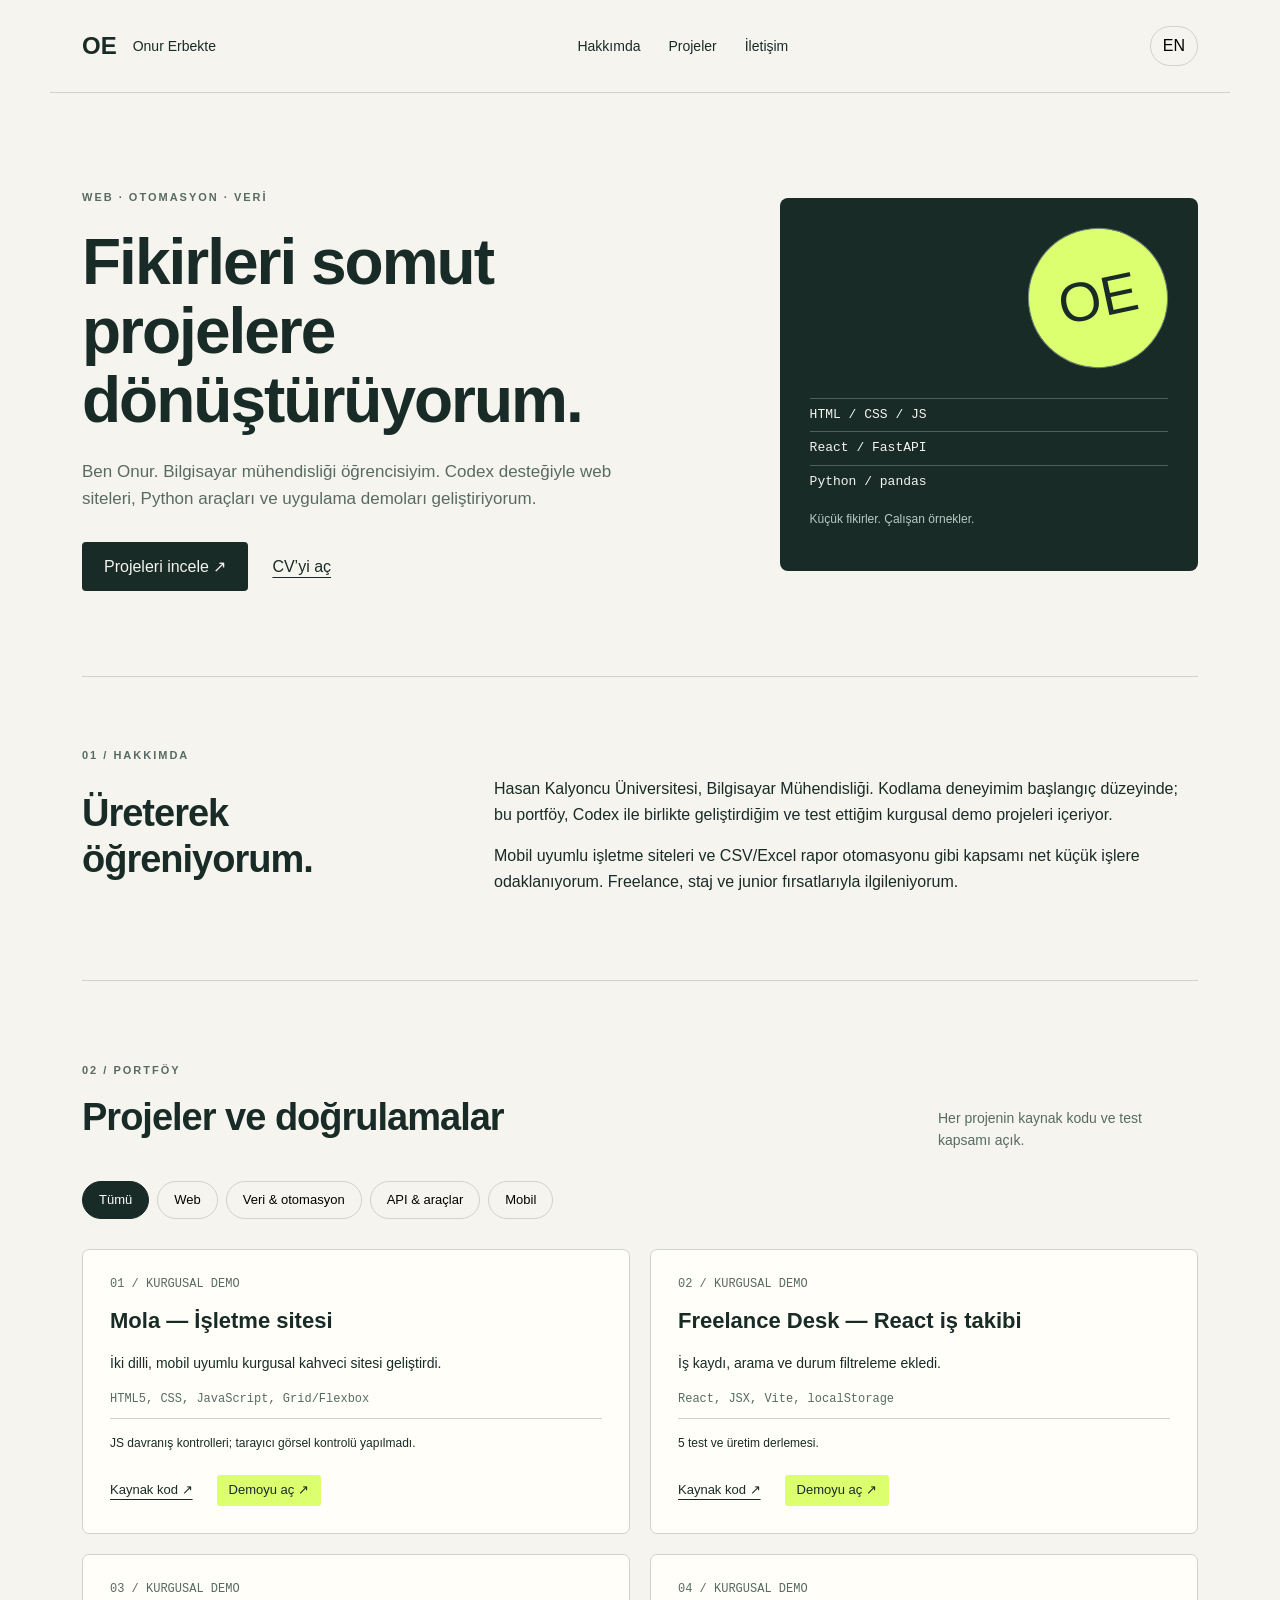
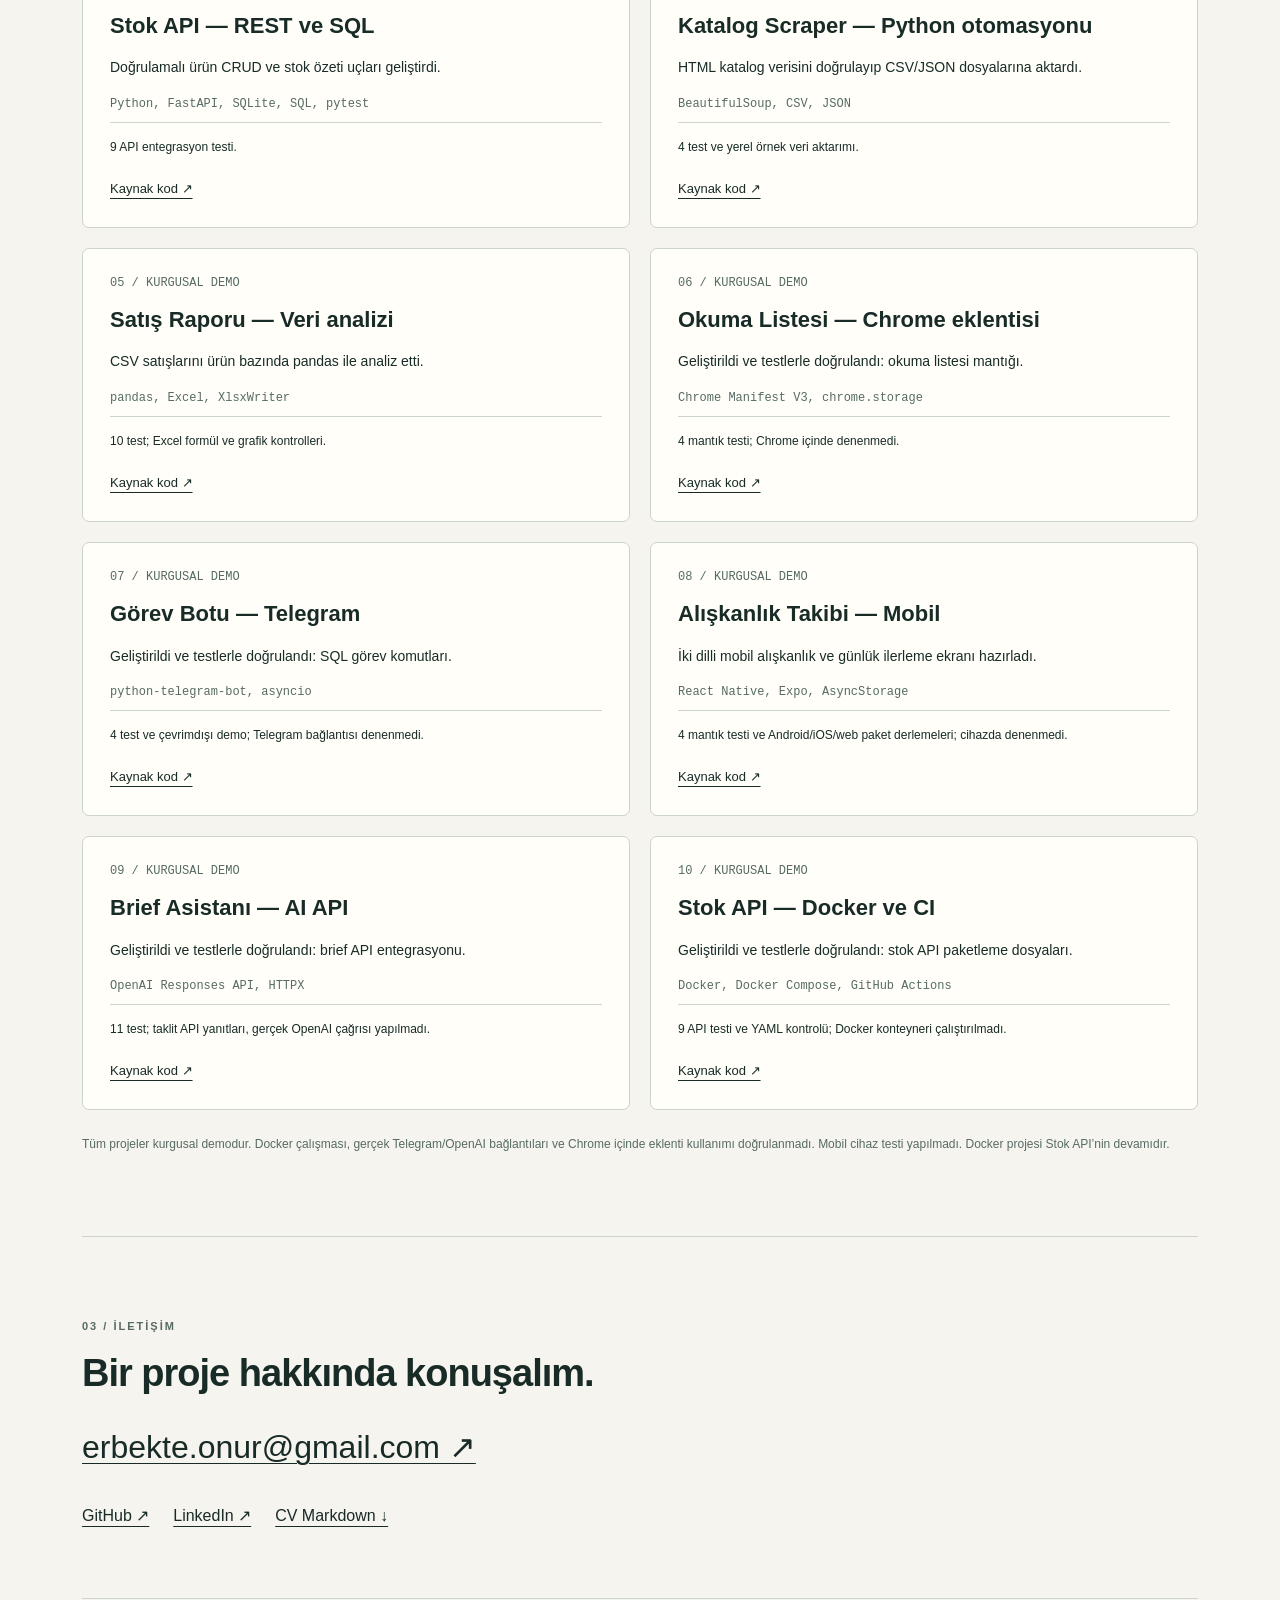
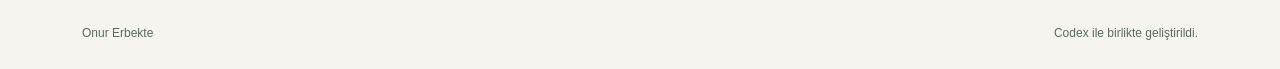
==== index.html @ b9afea11 "Add bilingual portfolio and linked CV files" ====
<!doctype html>
<html lang="tr"><head><meta charset="utf-8"><meta name="viewport" content="width=device-width,initial-scale=1"><meta name="description" content="Onur Erbekte — web, Python otomasyonu ve veri analizi portföyü."><title>Onur Erbekte · Portföy</title><link rel="stylesheet" href="styles.css"><script src="projects.js" defer></script><script src="app.js" defer></script></head><body>
<a class="skip" href="#main" data-tr="İçeriğe geç" data-en="Skip to content">İçeriğe geç</a>
<header><a class="brand" href="#">OE<span>Onur Erbekte</span></a><nav aria-label="Ana gezinme"><a href="#about" data-tr="Hakkımda" data-en="About">Hakkımda</a><a href="#projects" data-tr="Projeler" data-en="Projects">Projeler</a><a href="#contact" data-tr="İletişim" data-en="Contact">İletişim</a></nav><button id="language" aria-label="Switch to English">EN</button></header>
<main id="main"><section class="hero"><div><p class="eyebrow" data-tr="WEB · OTOMASYON · VERİ" data-en="WEB · AUTOMATION · DATA">WEB · OTOMASYON · VERİ</p><h1 data-tr="Fikirleri somut projelere dönüştürüyorum." data-en="Turning ideas into tangible projects.">Fikirleri somut projelere dönüştürüyorum.</h1><p class="intro" data-tr="Ben Onur. Bilgisayar mühendisliği öğrencisiyim. Codex desteğiyle web siteleri, Python araçları ve uygulama demoları geliştiriyorum." data-en="I'm Onur, a computer engineering student. I develop websites, Python tools and application demos with Codex assistance.">Ben Onur. Bilgisayar mühendisliği öğrencisiyim. Codex desteğiyle web siteleri, Python araçları ve uygulama demoları geliştiriyorum.</p><div class="actions"><a class="primary" href="#projects" data-tr="Projeleri incele ↗" data-en="Explore projects ↗">Projeleri incele ↗</a><a id="cv-link" href="cv/cv_tr.html" data-tr="CV’yi aç" data-en="Open CV">CV’yi aç</a></div></div><aside class="hero-art" aria-label="Portföy alanları"><div class="orbit">OE</div><span>HTML / CSS / JS</span><span>React / FastAPI</span><span>Python / pandas</span><p data-tr="Küçük fikirler. Çalışan örnekler." data-en="Small ideas. Working examples.">Küçük fikirler. Çalışan örnekler.</p></aside></section>
<section id="about" class="about"><p class="eyebrow">01 / <span data-tr="HAKKIMDA" data-en="ABOUT">HAKKIMDA</span></p><h2 data-tr="Üreterek öğreniyorum." data-en="Learning by building.">Üreterek öğreniyorum.</h2><div><p data-tr="Hasan Kalyoncu Üniversitesi, Bilgisayar Mühendisliği. Kodlama deneyimim başlangıç düzeyinde; bu portföy, Codex ile birlikte geliştirdiğim ve test ettiğim kurgusal demo projeleri içeriyor." data-en="Hasan Kalyoncu University, Computer Engineering. My coding experience is at an early stage; this portfolio contains fictional demos developed and tested with Codex.">Hasan Kalyoncu Üniversitesi, Bilgisayar Mühendisliği. Kodlama deneyimim başlangıç düzeyinde; bu portföy, Codex ile birlikte geliştirdiğim ve test ettiğim kurgusal demo projeleri içeriyor.</p><p data-tr="Mobil uyumlu işletme siteleri ve CSV/Excel rapor otomasyonu gibi kapsamı net küçük işlere odaklanıyorum. Freelance, staj ve junior fırsatlarıyla ilgileniyorum." data-en="I focus on small, clearly scoped tasks such as responsive business websites and CSV/Excel report automation. I am interested in freelance, internship and junior opportunities.">Mobil uyumlu işletme siteleri ve CSV/Excel rapor otomasyonu gibi kapsamı net küçük işlere odaklanıyorum. Freelance, staj ve junior fırsatlarıyla ilgileniyorum.</p></div></section>
<section id="projects"><div class="section-head"><div><p class="eyebrow">02 / <span data-tr="PORTFÖY" data-en="PORTFOLIO">PORTFÖY</span></p><h2 data-tr="Projeler ve doğrulamalar" data-en="Projects and validation">Projeler ve doğrulamalar</h2></div><p data-tr="Her projenin kaynak kodu ve test kapsamı açık." data-en="Source code and test scope for every project.">Her projenin kaynak kodu ve test kapsamı açık.</p></div><div class="filters" aria-label="Proje filtresi"><button data-filter="all" aria-pressed="true" data-tr="Tümü" data-en="All">Tümü</button><button data-filter="web" aria-pressed="false">Web</button><button data-filter="data" aria-pressed="false" data-tr="Veri & otomasyon" data-en="Data & automation">Veri & otomasyon</button><button data-filter="tools" aria-pressed="false" data-tr="API & araçlar" data-en="APIs & tools">API & araçlar</button><button data-filter="mobile" aria-pressed="false" data-tr="Mobil" data-en="Mobile">Mobil</button></div><div id="project-grid" class="grid"></div><noscript>Proje bağlantıları / Project links: <a href="https://github.com/onurerbekte">GitHub</a>. <a href="https://onurerbekte.github.io/mola-cafe-website/">Mola demo</a> · <a href="https://onurerbekte.github.io/freelance-tracker/">React demo</a>. JavaScript’i etkinleştirin / Enable JavaScript for project details.</noscript><p class="footnote" data-tr="Tüm projeler kurgusal demodur. Docker çalışması, gerçek Telegram/OpenAI bağlantıları ve Chrome içinde eklenti kullanımı doğrulanmadı. Mobil cihaz testi yapılmadı. Docker projesi Stok API’nin devamıdır." data-en="All projects are fictional demos. Docker runtime, real Telegram/OpenAI connections and in-browser Chrome extension use remain unverified. No mobile device test was performed. The Docker project extends the Inventory API.">Tüm projeler kurgusal demodur. Docker çalışması, gerçek Telegram/OpenAI bağlantıları ve Chrome içinde eklenti kullanımı doğrulanmadı. Mobil cihaz testi yapılmadı. Docker projesi Stok API’nin devamıdır.</p></section>
<section id="contact" class="contact"><p class="eyebrow">03 / <span data-tr="İLETİŞİM" data-en="CONTACT">İLETİŞİM</span></p><h2 data-tr="Bir proje hakkında konuşalım." data-en="Let's talk about a project.">Bir proje hakkında konuşalım.</h2><a class="email" href="mailto:erbekte.onur@gmail.com">erbekte.onur@gmail.com ↗</a><div class="actions"><a href="https://github.com/onurerbekte">GitHub ↗</a><a href="https://www.linkedin.com/in/onur-erbekte-239112419/">LinkedIn ↗</a><a id="md-link" href="cv/cv_tr.md" download data-tr="CV Markdown ↓" data-en="CV Markdown ↓">CV Markdown ↓</a></div></section></main><footer>Onur Erbekte <span data-tr="Codex ile birlikte geliştirildi." data-en="Developed with Codex assistance.">Codex ile birlikte geliştirildi.</span></footer></body></html>
---- styles.css ----
:root{--paper:#f6f4ee;--ink:#182b27;--muted:#576b64;--accent:#dbff6e;--line:#cdd4ca}*{box-sizing:border-box}html{scroll-behavior:smooth;scroll-padding-top:30px}body{margin:0;background:var(--paper);color:var(--ink);font-family:Arial,Helvetica,sans-serif;line-height:1.6}a{color:inherit;text-decoration-thickness:1px;text-underline-offset:5px}button{font:inherit;cursor:pointer}a:focus-visible,button:focus-visible{outline:3px solid #447b44;outline-offset:5px}header,main,footer{max-width:1180px;margin:auto}header{display:flex;align-items:center;justify-content:space-between;padding:26px 32px;border-bottom:1px solid var(--line);gap:20px}.brand{font-weight:bold;font-size:24px;text-decoration:none;display:flex;align-items:center;gap:16px}.brand span{font-size:14px;font-weight:normal}nav{display:flex;gap:28px;font-size:14px}nav a{text-decoration:none}#language{border:1px solid var(--line);padding:6px 12px;background:transparent;border-radius:100px}main{padding:0 32px}section{padding:70px 0;border-bottom:1px solid var(--line)}.hero{display:grid;grid-template-columns:1.5fr 1fr;gap:70px;align-items:center;padding:85px 0}.eyebrow{font-size:11px;letter-spacing:2px;font-weight:bold;color:var(--muted)}h1{font-size:clamp(38px,5vw,64px);line-height:1.08;letter-spacing:-2px;font-weight:600;margin:22px 0}h2{font-size:clamp(26px,3vw,38px);line-height:1.2;letter-spacing:-1px;margin:15px 0 25px}.intro{max-width:540px;color:var(--muted);font-size:17px}.actions{display:flex;align-items:center;gap:24px;flex-wrap:wrap;margin-top:30px}.primary{background:var(--ink);color:var(--paper);padding:12px 22px;border-radius:4px;text-decoration:none}.hero-art{min-height:340px;background:var(--ink);color:var(--paper);padding:30px;border-radius:8px;position:relative;overflow:hidden}.orbit{margin:0 0 30px auto;width:140px;height:140px;border-radius:50%;border:1px solid #6b8277;background:var(--accent);color:var(--ink);display:grid;place-items:center;font-size:55px;transform:rotate(-12deg)}.hero-art span{display:block;border-top:1px solid #4d615b;font:13px/2.5 monospace}.hero-art p{font-size:12px;color:#b9cac1}.about{display:grid;grid-template-columns:1fr 2fr;column-gap:60px}.about .eyebrow{grid-column:1/-1}.about p{margin-top:0}.section-head{display:flex;justify-content:space-between;align-items:end;gap:30px}.section-head>p{font-size:14px;max-width:260px;color:var(--muted)}.filters{display:flex;gap:8px;flex-wrap:wrap;margin:15px 0 30px}.filters button{border:1px solid var(--line);border-radius:100px;padding:8px 16px;background:transparent;font-size:13px}.filters button[aria-pressed=true]{background:var(--ink);color:white;border-color:var(--ink)}.grid{display:grid;grid-template-columns:repeat(2,minmax(0,1fr));gap:20px}.card{padding:27px;border:1px solid var(--line);border-radius:7px;background:#fffef9;display:flex;flex-direction:column}.card-number{font:12px monospace;color:var(--muted)}.card h3{font-size:22px;line-height:1.3;margin:16px 0 8px}.card p{font-size:14px;margin:8px 0}.card .tech{font:12px/1.6 monospace;color:var(--muted)}.card .note{font-size:12px;border-top:1px solid var(--line);padding-top:15px;margin-top:auto}.card .actions{margin-top:14px;font-size:13px}.card .demo{background:var(--accent);padding:5px 12px;border-radius:3px;text-decoration:none}.footnote{font-size:12px;color:var(--muted);margin-top:25px}.contact .email{font-size:clamp(18px,3vw,32px);overflow-wrap:anywhere}footer{padding:25px 32px;display:flex;justify-content:space-between;font-size:12px;color:var(--muted)}.skip{position:absolute;top:-80px;left:20px;padding:10px;background:var(--accent);z-index:10}.skip:focus{top:10px}@media(max-width:760px){header{padding:20px;flex-wrap:wrap}.brand span{display:none}nav{gap:15px}main{padding:0 20px}.hero{grid-template-columns:1fr;gap:30px;padding:45px 0}.hero-art{min-height:260px}.orbit{width:100px;height:100px;font-size:40px}.about{grid-template-columns:1fr;gap:0}.grid{grid-template-columns:1fr}.section-head{display:block}section{padding:45px 0}footer{padding:20px;gap:15px;flex-wrap:wrap}}@media(prefers-reduced-motion:reduce){html{scroll-behavior:auto}}
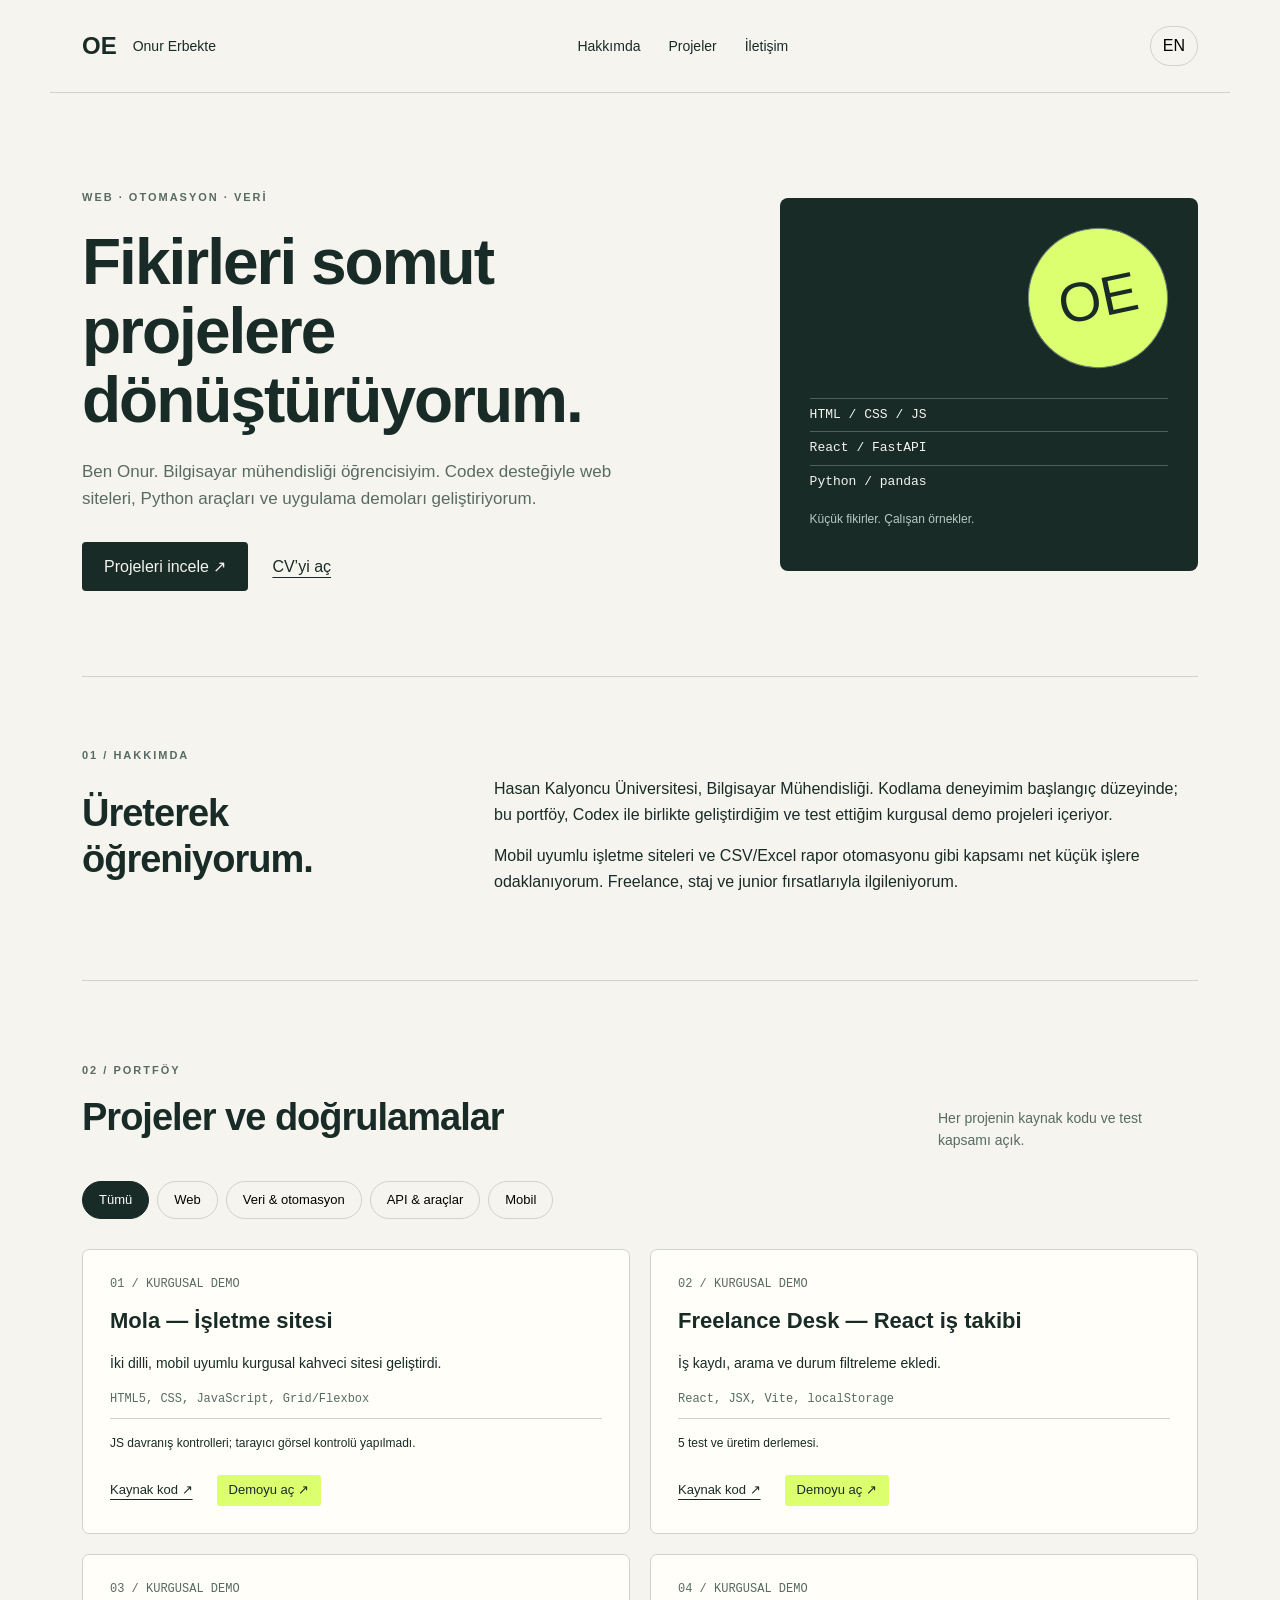
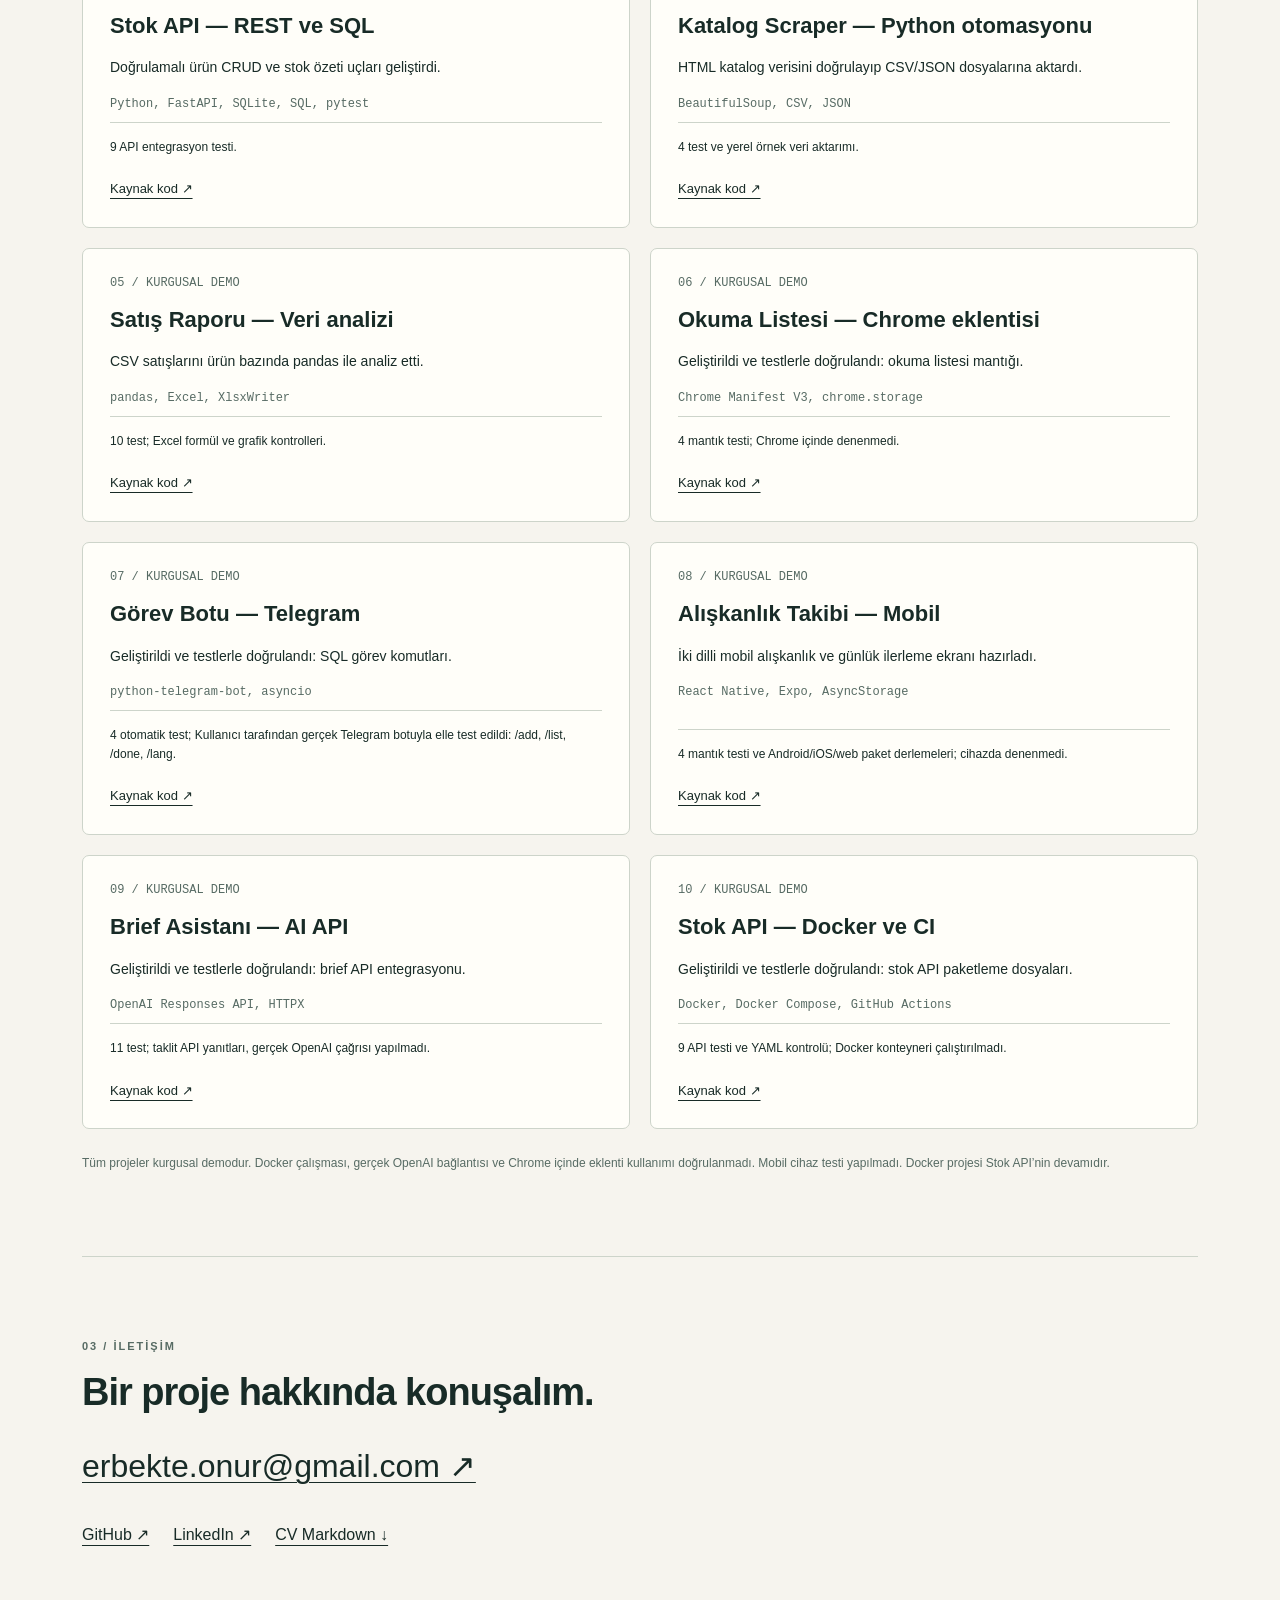
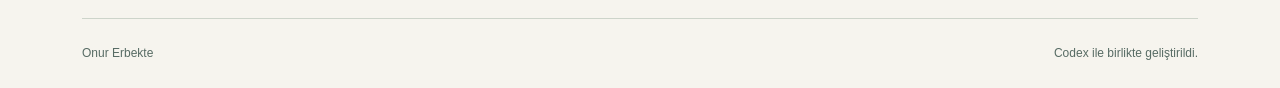
==== commit c4d78f5d: "Add bilingual portfolio and linked CV files" ====
--- a/index.html
+++ b/index.html
@@ -4,5 +4,5 @@
 <header><a class="brand" href="#">OE<span>Onur Erbekte</span></a><nav aria-label="Ana gezinme"><a href="#about" data-tr="Hakkımda" data-en="About">Hakkımda</a><a href="#projects" data-tr="Projeler" data-en="Projects">Projeler</a><a href="#contact" data-tr="İletişim" data-en="Contact">İletişim</a></nav><button id="language" aria-label="Switch to English">EN</button></header>
 <main id="main"><section class="hero"><div><p class="eyebrow" data-tr="WEB · OTOMASYON · VERİ" data-en="WEB · AUTOMATION · DATA">WEB · OTOMASYON · VERİ</p><h1 data-tr="Fikirleri somut projelere dönüştürüyorum." data-en="Turning ideas into tangible projects.">Fikirleri somut projelere dönüştürüyorum.</h1><p class="intro" data-tr="Ben Onur. Bilgisayar mühendisliği öğrencisiyim. Codex desteğiyle web siteleri, Python araçları ve uygulama demoları geliştiriyorum." data-en="I'm Onur, a computer engineering student. I develop websites, Python tools and application demos with Codex assistance.">Ben Onur. Bilgisayar mühendisliği öğrencisiyim. Codex desteğiyle web siteleri, Python araçları ve uygulama demoları geliştiriyorum.</p><div class="actions"><a class="primary" href="#projects" data-tr="Projeleri incele ↗" data-en="Explore projects ↗">Projeleri incele ↗</a><a id="cv-link" href="cv/cv_tr.html" data-tr="CV’yi aç" data-en="Open CV">CV’yi aç</a></div></div><aside class="hero-art" aria-label="Portföy alanları"><div class="orbit">OE</div><span>HTML / CSS / JS</span><span>React / FastAPI</span><span>Python / pandas</span><p data-tr="Küçük fikirler. Çalışan örnekler." data-en="Small ideas. Working examples.">Küçük fikirler. Çalışan örnekler.</p></aside></section>
 <section id="about" class="about"><p class="eyebrow">01 / <span data-tr="HAKKIMDA" data-en="ABOUT">HAKKIMDA</span></p><h2 data-tr="Üreterek öğreniyorum." data-en="Learning by building.">Üreterek öğreniyorum.</h2><div><p data-tr="Hasan Kalyoncu Üniversitesi, Bilgisayar Mühendisliği. Kodlama deneyimim başlangıç düzeyinde; bu portföy, Codex ile birlikte geliştirdiğim ve test ettiğim kurgusal demo projeleri içeriyor." data-en="Hasan Kalyoncu University, Computer Engineering. My coding experience is at an early stage; this portfolio contains fictional demos developed and tested with Codex.">Hasan Kalyoncu Üniversitesi, Bilgisayar Mühendisliği. Kodlama deneyimim başlangıç düzeyinde; bu portföy, Codex ile birlikte geliştirdiğim ve test ettiğim kurgusal demo projeleri içeriyor.</p><p data-tr="Mobil uyumlu işletme siteleri ve CSV/Excel rapor otomasyonu gibi kapsamı net küçük işlere odaklanıyorum. Freelance, staj ve junior fırsatlarıyla ilgileniyorum." data-en="I focus on small, clearly scoped tasks such as responsive business websites and CSV/Excel report automation. I am interested in freelance, internship and junior opportunities.">Mobil uyumlu işletme siteleri ve CSV/Excel rapor otomasyonu gibi kapsamı net küçük işlere odaklanıyorum. Freelance, staj ve junior fırsatlarıyla ilgileniyorum.</p></div></section>
-<section id="projects"><div class="section-head"><div><p class="eyebrow">02 / <span data-tr="PORTFÖY" data-en="PORTFOLIO">PORTFÖY</span></p><h2 data-tr="Projeler ve doğrulamalar" data-en="Projects and validation">Projeler ve doğrulamalar</h2></div><p data-tr="Her projenin kaynak kodu ve test kapsamı açık." data-en="Source code and test scope for every project.">Her projenin kaynak kodu ve test kapsamı açık.</p></div><div class="filters" aria-label="Proje filtresi"><button data-filter="all" aria-pressed="true" data-tr="Tümü" data-en="All">Tümü</button><button data-filter="web" aria-pressed="false">Web</button><button data-filter="data" aria-pressed="false" data-tr="Veri & otomasyon" data-en="Data & automation">Veri & otomasyon</button><button data-filter="tools" aria-pressed="false" data-tr="API & araçlar" data-en="APIs & tools">API & araçlar</button><button data-filter="mobile" aria-pressed="false" data-tr="Mobil" data-en="Mobile">Mobil</button></div><div id="project-grid" class="grid"></div><noscript>Proje bağlantıları / Project links: <a href="https://github.com/onurerbekte">GitHub</a>. <a href="https://onurerbekte.github.io/mola-cafe-website/">Mola demo</a> · <a href="https://onurerbekte.github.io/freelance-tracker/">React demo</a>. JavaScript’i etkinleştirin / Enable JavaScript for project details.</noscript><p class="footnote" data-tr="Tüm projeler kurgusal demodur. Docker çalışması, gerçek Telegram/OpenAI bağlantıları ve Chrome içinde eklenti kullanımı doğrulanmadı. Mobil cihaz testi yapılmadı. Docker projesi Stok API’nin devamıdır." data-en="All projects are fictional demos. Docker runtime, real Telegram/OpenAI connections and in-browser Chrome extension use remain unverified. No mobile device test was performed. The Docker project extends the Inventory API.">Tüm projeler kurgusal demodur. Docker çalışması, gerçek Telegram/OpenAI bağlantıları ve Chrome içinde eklenti kullanımı doğrulanmadı. Mobil cihaz testi yapılmadı. Docker projesi Stok API’nin devamıdır.</p></section>
+<section id="projects"><div class="section-head"><div><p class="eyebrow">02 / <span data-tr="PORTFÖY" data-en="PORTFOLIO">PORTFÖY</span></p><h2 data-tr="Projeler ve doğrulamalar" data-en="Projects and validation">Projeler ve doğrulamalar</h2></div><p data-tr="Her projenin kaynak kodu ve test kapsamı açık." data-en="Source code and test scope for every project.">Her projenin kaynak kodu ve test kapsamı açık.</p></div><div class="filters" aria-label="Proje filtresi"><button data-filter="all" aria-pressed="true" data-tr="Tümü" data-en="All">Tümü</button><button data-filter="web" aria-pressed="false">Web</button><button data-filter="data" aria-pressed="false" data-tr="Veri & otomasyon" data-en="Data & automation">Veri & otomasyon</button><button data-filter="tools" aria-pressed="false" data-tr="API & araçlar" data-en="APIs & tools">API & araçlar</button><button data-filter="mobile" aria-pressed="false" data-tr="Mobil" data-en="Mobile">Mobil</button></div><div id="project-grid" class="grid"></div><noscript>Proje bağlantıları / Project links: <a href="https://github.com/onurerbekte">GitHub</a>. <a href="https://onurerbekte.github.io/mola-cafe-website/">Mola demo</a> · <a href="https://onurerbekte.github.io/freelance-tracker/">React demo</a>. JavaScript’i etkinleştirin / Enable JavaScript for project details.</noscript><p class="footnote" data-tr="Tüm projeler kurgusal demodur. Docker çalışması, gerçek OpenAI bağlantısı ve Chrome içinde eklenti kullanımı doğrulanmadı. Mobil cihaz testi yapılmadı. Docker projesi Stok API’nin devamıdır." data-en="All projects are fictional demos. Docker runtime, real OpenAI connections and in-browser Chrome extension use remain unverified. No mobile device test was performed. The Docker project extends the Inventory API.">Tüm projeler kurgusal demodur. Docker çalışması, gerçek OpenAI bağlantısı ve Chrome içinde eklenti kullanımı doğrulanmadı. Mobil cihaz testi yapılmadı. Docker projesi Stok API’nin devamıdır.</p></section>
 <section id="contact" class="contact"><p class="eyebrow">03 / <span data-tr="İLETİŞİM" data-en="CONTACT">İLETİŞİM</span></p><h2 data-tr="Bir proje hakkında konuşalım." data-en="Let's talk about a project.">Bir proje hakkında konuşalım.</h2><a class="email" href="mailto:erbekte.onur@gmail.com">erbekte.onur@gmail.com ↗</a><div class="actions"><a href="https://github.com/onurerbekte">GitHub ↗</a><a href="https://www.linkedin.com/in/onur-erbekte-239112419/">LinkedIn ↗</a><a id="md-link" href="cv/cv_tr.md" download data-tr="CV Markdown ↓" data-en="CV Markdown ↓">CV Markdown ↓</a></div></section></main><footer>Onur Erbekte <span data-tr="Codex ile birlikte geliştirildi." data-en="Developed with Codex assistance.">Codex ile birlikte geliştirildi.</span></footer></body></html>
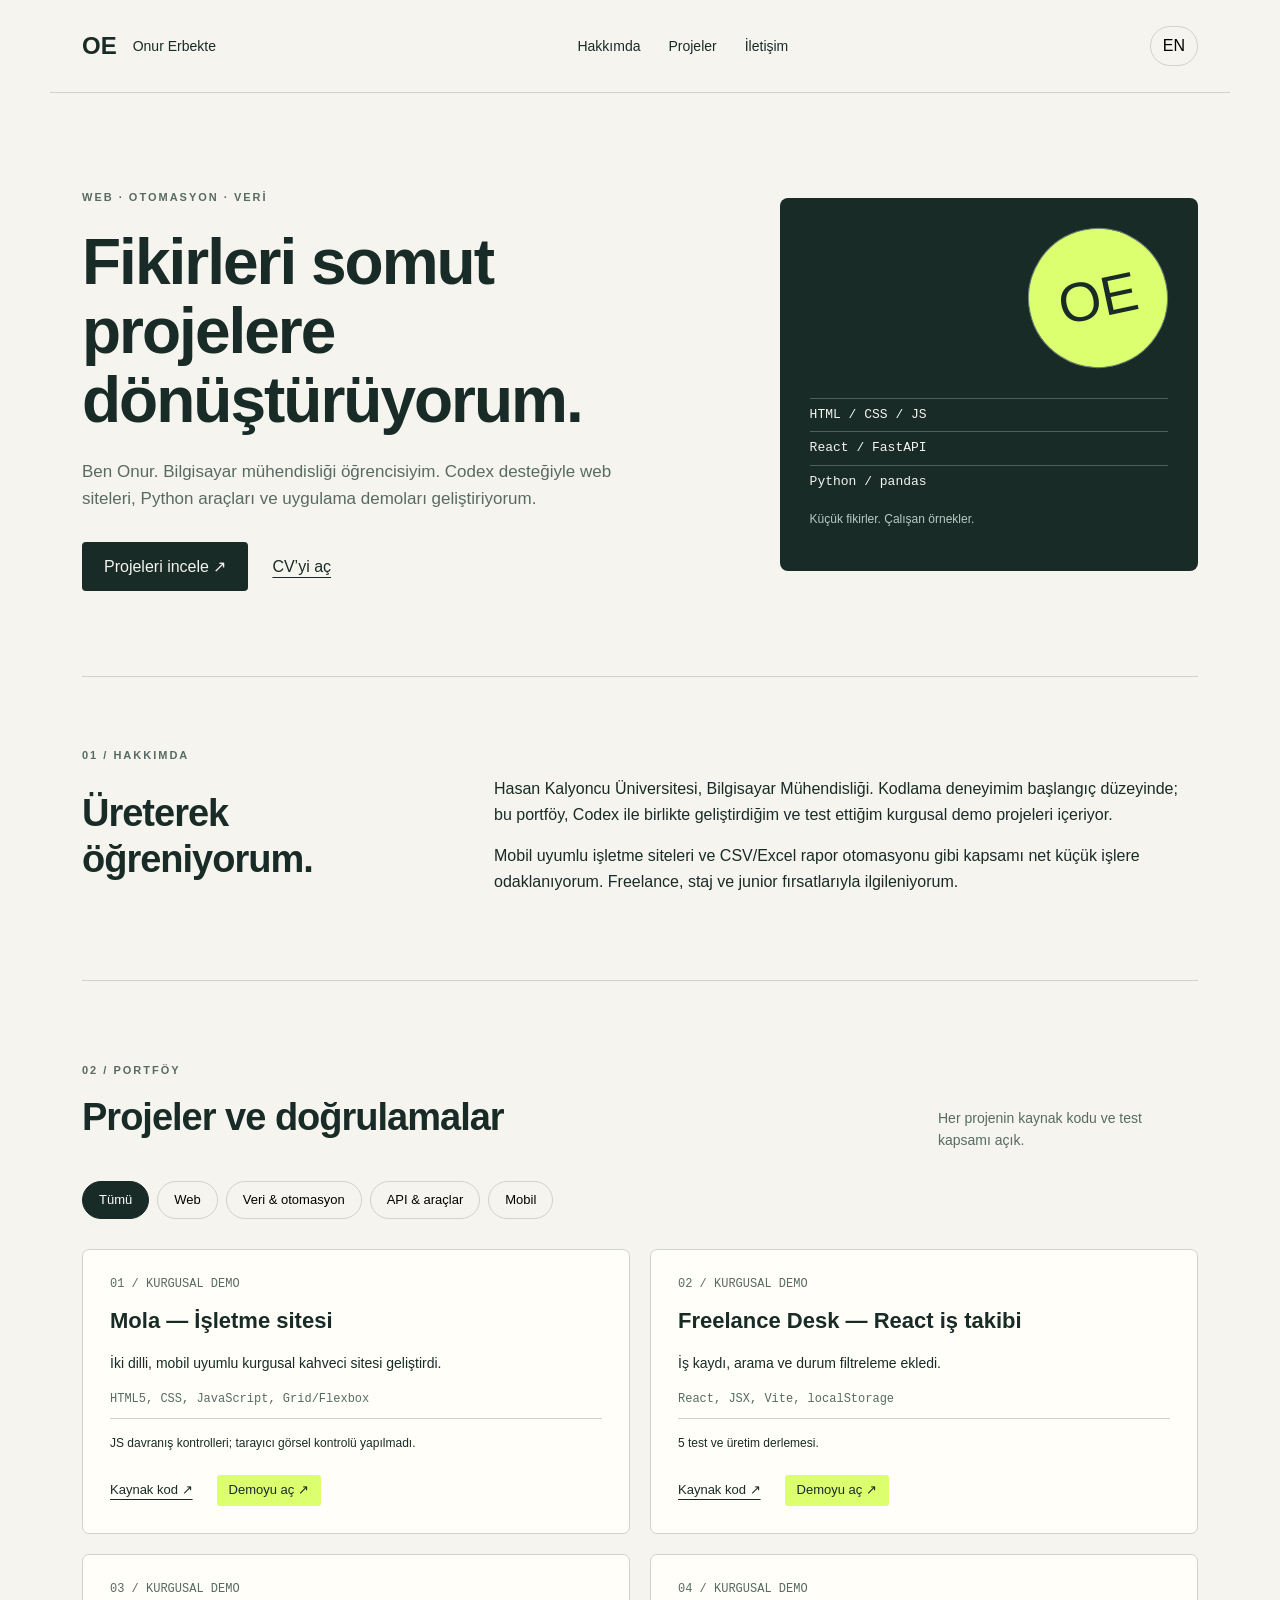
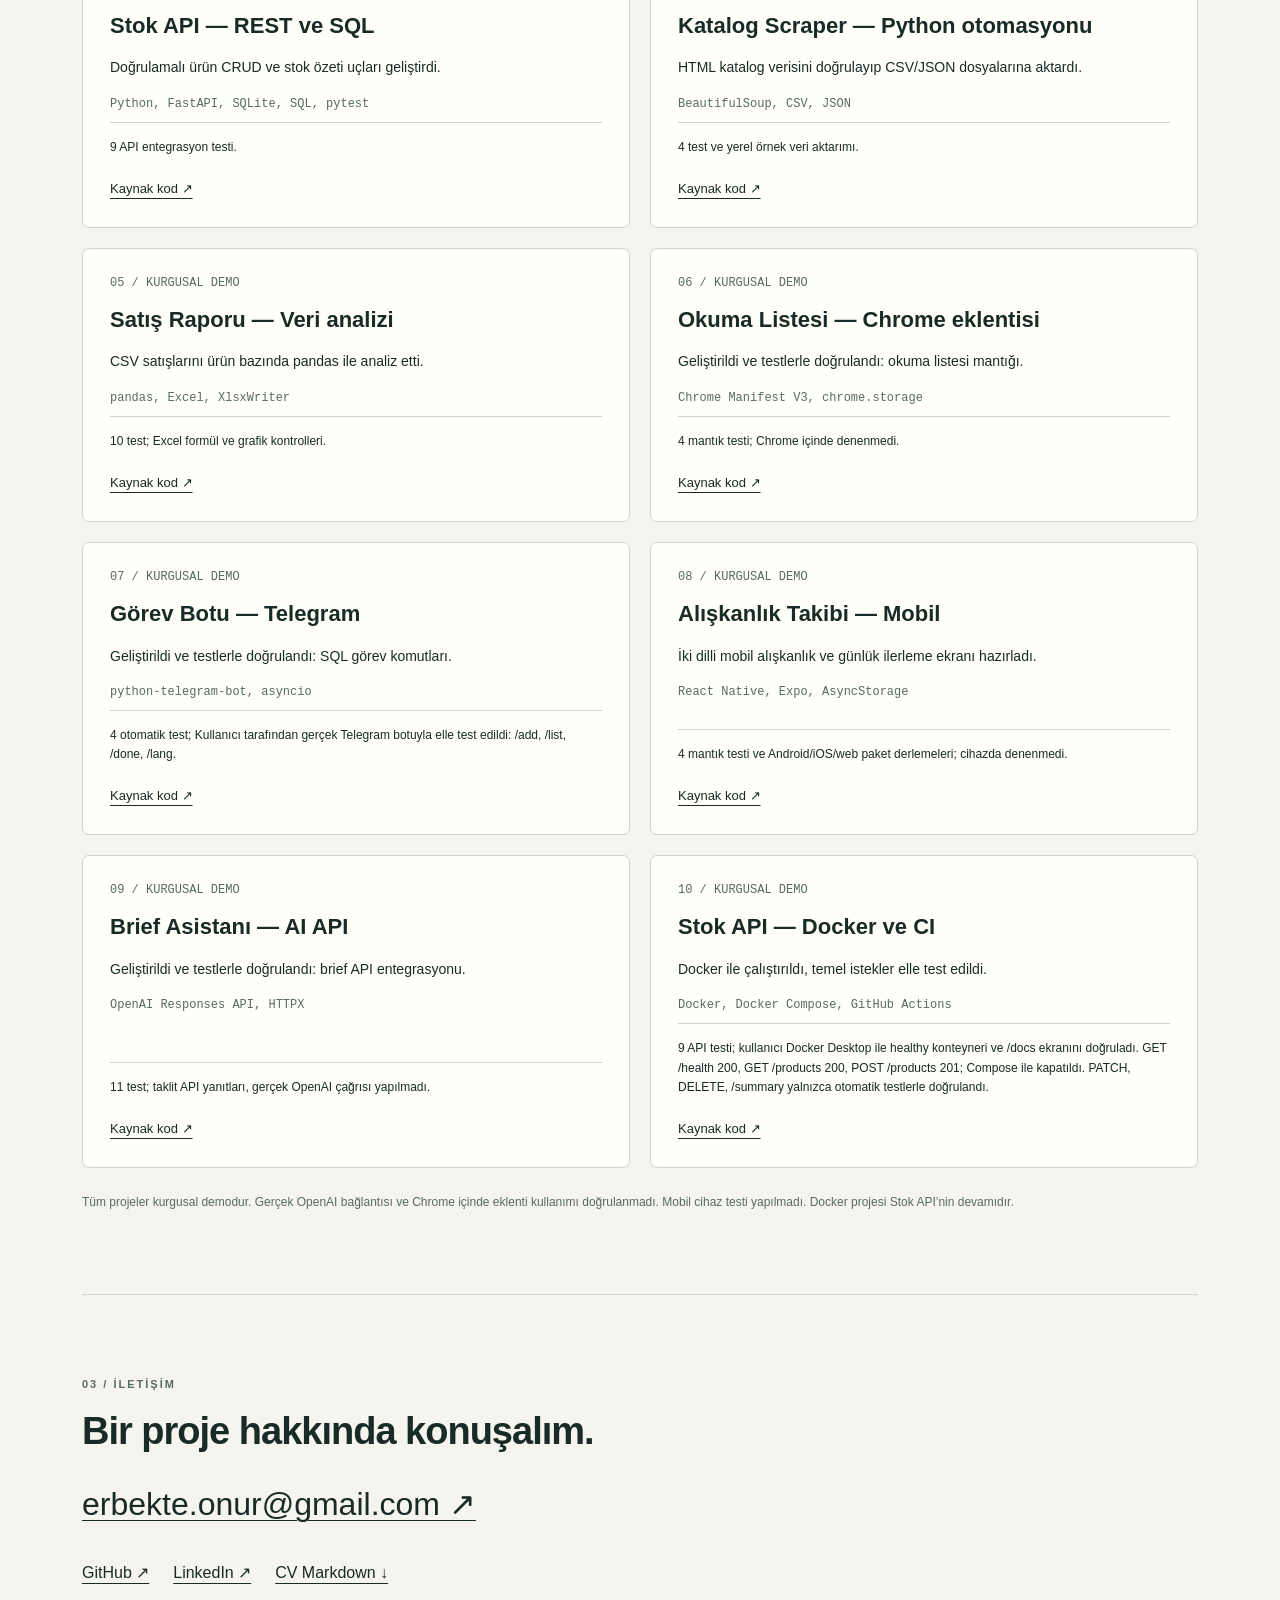
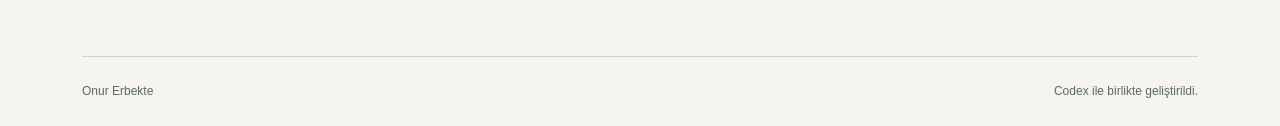
==== commit be0dfb7a: "Add bilingual portfolio and linked CV files" ====
--- a/index.html
+++ b/index.html
@@ -4,5 +4,5 @@
 <header><a class="brand" href="#">OE<span>Onur Erbekte</span></a><nav aria-label="Ana gezinme"><a href="#about" data-tr="Hakkımda" data-en="About">Hakkımda</a><a href="#projects" data-tr="Projeler" data-en="Projects">Projeler</a><a href="#contact" data-tr="İletişim" data-en="Contact">İletişim</a></nav><button id="language" aria-label="Switch to English">EN</button></header>
 <main id="main"><section class="hero"><div><p class="eyebrow" data-tr="WEB · OTOMASYON · VERİ" data-en="WEB · AUTOMATION · DATA">WEB · OTOMASYON · VERİ</p><h1 data-tr="Fikirleri somut projelere dönüştürüyorum." data-en="Turning ideas into tangible projects.">Fikirleri somut projelere dönüştürüyorum.</h1><p class="intro" data-tr="Ben Onur. Bilgisayar mühendisliği öğrencisiyim. Codex desteğiyle web siteleri, Python araçları ve uygulama demoları geliştiriyorum." data-en="I'm Onur, a computer engineering student. I develop websites, Python tools and application demos with Codex assistance.">Ben Onur. Bilgisayar mühendisliği öğrencisiyim. Codex desteğiyle web siteleri, Python araçları ve uygulama demoları geliştiriyorum.</p><div class="actions"><a class="primary" href="#projects" data-tr="Projeleri incele ↗" data-en="Explore projects ↗">Projeleri incele ↗</a><a id="cv-link" href="cv/cv_tr.html" data-tr="CV’yi aç" data-en="Open CV">CV’yi aç</a></div></div><aside class="hero-art" aria-label="Portföy alanları"><div class="orbit">OE</div><span>HTML / CSS / JS</span><span>React / FastAPI</span><span>Python / pandas</span><p data-tr="Küçük fikirler. Çalışan örnekler." data-en="Small ideas. Working examples.">Küçük fikirler. Çalışan örnekler.</p></aside></section>
 <section id="about" class="about"><p class="eyebrow">01 / <span data-tr="HAKKIMDA" data-en="ABOUT">HAKKIMDA</span></p><h2 data-tr="Üreterek öğreniyorum." data-en="Learning by building.">Üreterek öğreniyorum.</h2><div><p data-tr="Hasan Kalyoncu Üniversitesi, Bilgisayar Mühendisliği. Kodlama deneyimim başlangıç düzeyinde; bu portföy, Codex ile birlikte geliştirdiğim ve test ettiğim kurgusal demo projeleri içeriyor." data-en="Hasan Kalyoncu University, Computer Engineering. My coding experience is at an early stage; this portfolio contains fictional demos developed and tested with Codex.">Hasan Kalyoncu Üniversitesi, Bilgisayar Mühendisliği. Kodlama deneyimim başlangıç düzeyinde; bu portföy, Codex ile birlikte geliştirdiğim ve test ettiğim kurgusal demo projeleri içeriyor.</p><p data-tr="Mobil uyumlu işletme siteleri ve CSV/Excel rapor otomasyonu gibi kapsamı net küçük işlere odaklanıyorum. Freelance, staj ve junior fırsatlarıyla ilgileniyorum." data-en="I focus on small, clearly scoped tasks such as responsive business websites and CSV/Excel report automation. I am interested in freelance, internship and junior opportunities.">Mobil uyumlu işletme siteleri ve CSV/Excel rapor otomasyonu gibi kapsamı net küçük işlere odaklanıyorum. Freelance, staj ve junior fırsatlarıyla ilgileniyorum.</p></div></section>
-<section id="projects"><div class="section-head"><div><p class="eyebrow">02 / <span data-tr="PORTFÖY" data-en="PORTFOLIO">PORTFÖY</span></p><h2 data-tr="Projeler ve doğrulamalar" data-en="Projects and validation">Projeler ve doğrulamalar</h2></div><p data-tr="Her projenin kaynak kodu ve test kapsamı açık." data-en="Source code and test scope for every project.">Her projenin kaynak kodu ve test kapsamı açık.</p></div><div class="filters" aria-label="Proje filtresi"><button data-filter="all" aria-pressed="true" data-tr="Tümü" data-en="All">Tümü</button><button data-filter="web" aria-pressed="false">Web</button><button data-filter="data" aria-pressed="false" data-tr="Veri & otomasyon" data-en="Data & automation">Veri & otomasyon</button><button data-filter="tools" aria-pressed="false" data-tr="API & araçlar" data-en="APIs & tools">API & araçlar</button><button data-filter="mobile" aria-pressed="false" data-tr="Mobil" data-en="Mobile">Mobil</button></div><div id="project-grid" class="grid"></div><noscript>Proje bağlantıları / Project links: <a href="https://github.com/onurerbekte">GitHub</a>. <a href="https://onurerbekte.github.io/mola-cafe-website/">Mola demo</a> · <a href="https://onurerbekte.github.io/freelance-tracker/">React demo</a>. JavaScript’i etkinleştirin / Enable JavaScript for project details.</noscript><p class="footnote" data-tr="Tüm projeler kurgusal demodur. Docker çalışması, gerçek OpenAI bağlantısı ve Chrome içinde eklenti kullanımı doğrulanmadı. Mobil cihaz testi yapılmadı. Docker projesi Stok API’nin devamıdır." data-en="All projects are fictional demos. Docker runtime, real OpenAI connections and in-browser Chrome extension use remain unverified. No mobile device test was performed. The Docker project extends the Inventory API.">Tüm projeler kurgusal demodur. Docker çalışması, gerçek OpenAI bağlantısı ve Chrome içinde eklenti kullanımı doğrulanmadı. Mobil cihaz testi yapılmadı. Docker projesi Stok API’nin devamıdır.</p></section>
+<section id="projects"><div class="section-head"><div><p class="eyebrow">02 / <span data-tr="PORTFÖY" data-en="PORTFOLIO">PORTFÖY</span></p><h2 data-tr="Projeler ve doğrulamalar" data-en="Projects and validation">Projeler ve doğrulamalar</h2></div><p data-tr="Her projenin kaynak kodu ve test kapsamı açık." data-en="Source code and test scope for every project.">Her projenin kaynak kodu ve test kapsamı açık.</p></div><div class="filters" aria-label="Proje filtresi"><button data-filter="all" aria-pressed="true" data-tr="Tümü" data-en="All">Tümü</button><button data-filter="web" aria-pressed="false">Web</button><button data-filter="data" aria-pressed="false" data-tr="Veri & otomasyon" data-en="Data & automation">Veri & otomasyon</button><button data-filter="tools" aria-pressed="false" data-tr="API & araçlar" data-en="APIs & tools">API & araçlar</button><button data-filter="mobile" aria-pressed="false" data-tr="Mobil" data-en="Mobile">Mobil</button></div><div id="project-grid" class="grid"></div><noscript>Proje bağlantıları / Project links: <a href="https://github.com/onurerbekte">GitHub</a>. <a href="https://onurerbekte.github.io/mola-cafe-website/">Mola demo</a> · <a href="https://onurerbekte.github.io/freelance-tracker/">React demo</a>. JavaScript’i etkinleştirin / Enable JavaScript for project details.</noscript><p class="footnote" data-tr="Tüm projeler kurgusal demodur. Gerçek OpenAI bağlantısı ve Chrome içinde eklenti kullanımı doğrulanmadı. Mobil cihaz testi yapılmadı. Docker projesi Stok API’nin devamıdır." data-en="All projects are fictional demos. Real OpenAI connections and in-browser Chrome extension use remain unverified. No mobile device test was performed. The Docker project extends the Inventory API.">Tüm projeler kurgusal demodur. Gerçek OpenAI bağlantısı ve Chrome içinde eklenti kullanımı doğrulanmadı. Mobil cihaz testi yapılmadı. Docker projesi Stok API’nin devamıdır.</p></section>
 <section id="contact" class="contact"><p class="eyebrow">03 / <span data-tr="İLETİŞİM" data-en="CONTACT">İLETİŞİM</span></p><h2 data-tr="Bir proje hakkında konuşalım." data-en="Let's talk about a project.">Bir proje hakkında konuşalım.</h2><a class="email" href="mailto:erbekte.onur@gmail.com">erbekte.onur@gmail.com ↗</a><div class="actions"><a href="https://github.com/onurerbekte">GitHub ↗</a><a href="https://www.linkedin.com/in/onur-erbekte-239112419/">LinkedIn ↗</a><a id="md-link" href="cv/cv_tr.md" download data-tr="CV Markdown ↓" data-en="CV Markdown ↓">CV Markdown ↓</a></div></section></main><footer>Onur Erbekte <span data-tr="Codex ile birlikte geliştirildi." data-en="Developed with Codex assistance.">Codex ile birlikte geliştirildi.</span></footer></body></html>
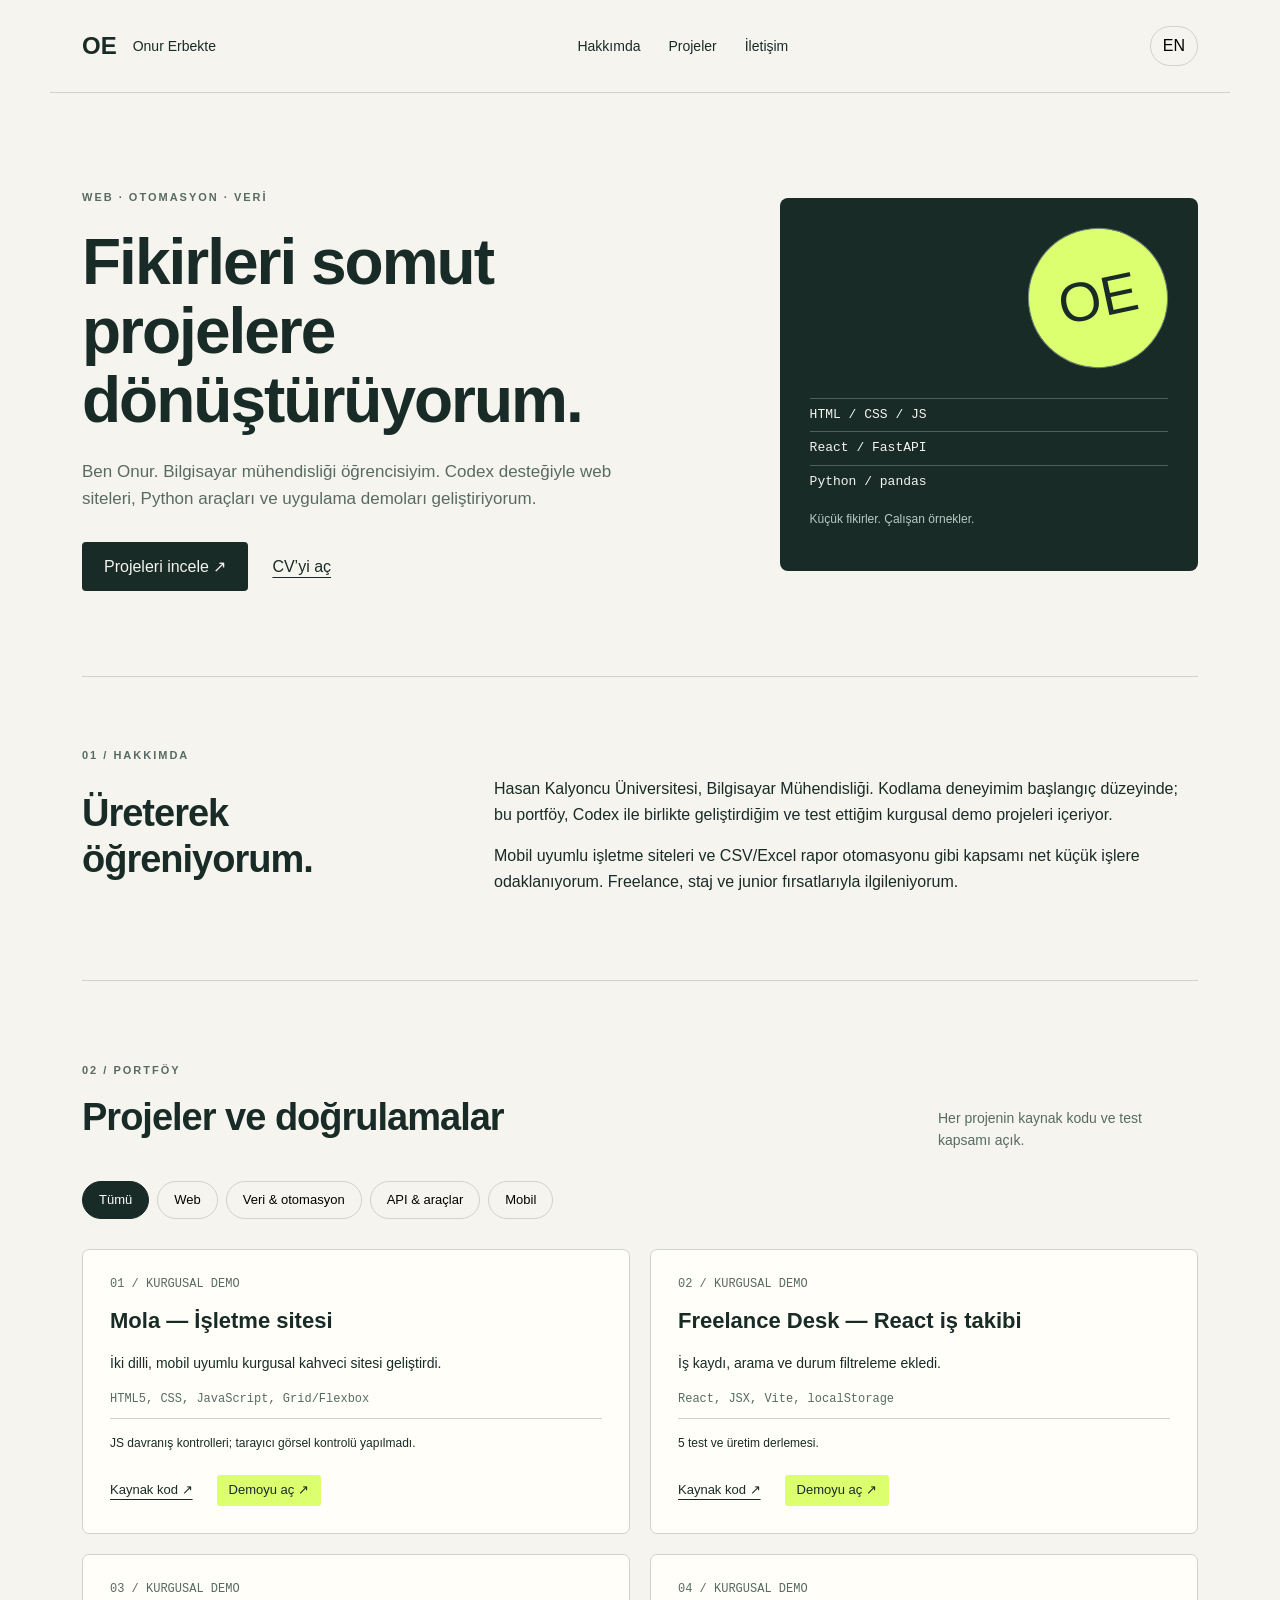
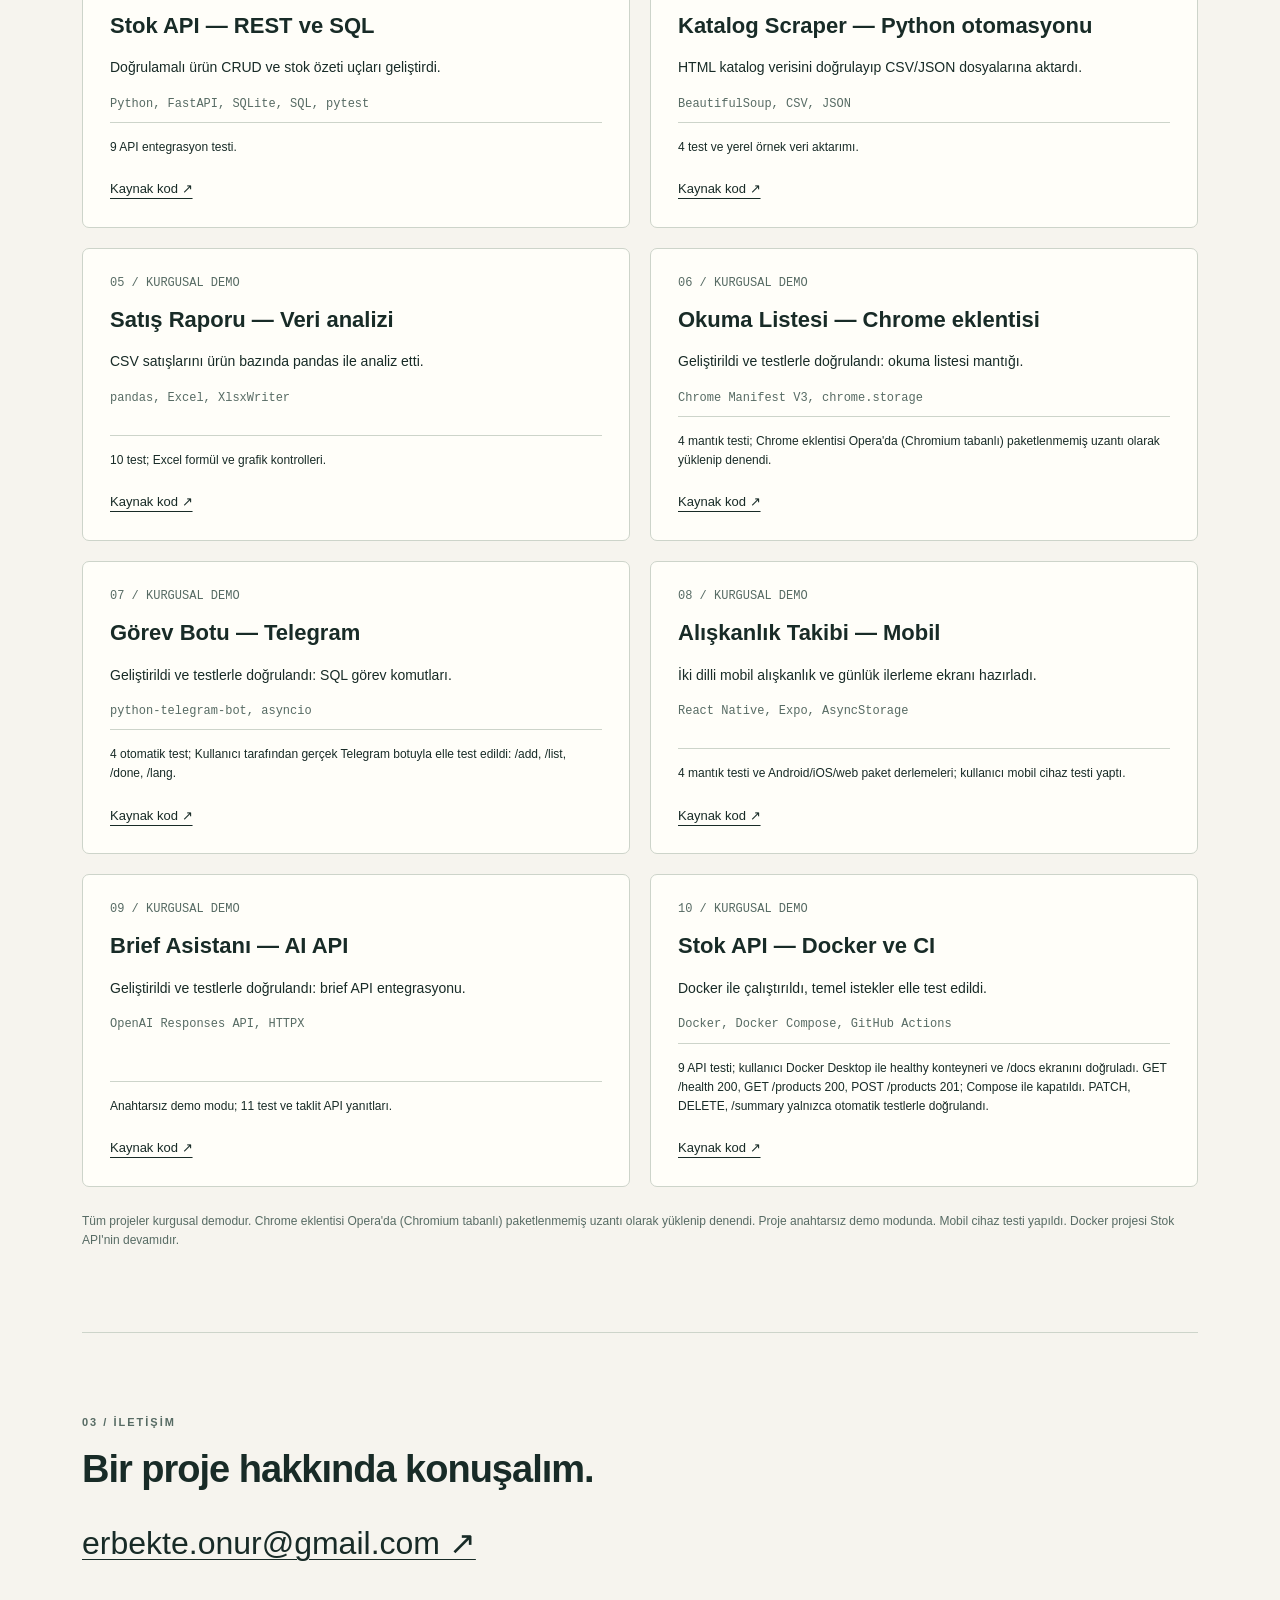
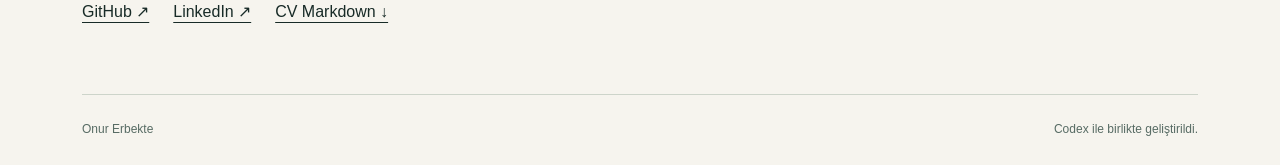
==== commit afc72674: "Add bilingual portfolio and linked CV files" ====
--- a/index.html
+++ b/index.html
@@ -4,5 +4,5 @@
 <header><a class="brand" href="#">OE<span>Onur Erbekte</span></a><nav aria-label="Ana gezinme"><a href="#about" data-tr="Hakkımda" data-en="About">Hakkımda</a><a href="#projects" data-tr="Projeler" data-en="Projects">Projeler</a><a href="#contact" data-tr="İletişim" data-en="Contact">İletişim</a></nav><button id="language" aria-label="Switch to English">EN</button></header>
 <main id="main"><section class="hero"><div><p class="eyebrow" data-tr="WEB · OTOMASYON · VERİ" data-en="WEB · AUTOMATION · DATA">WEB · OTOMASYON · VERİ</p><h1 data-tr="Fikirleri somut projelere dönüştürüyorum." data-en="Turning ideas into tangible projects.">Fikirleri somut projelere dönüştürüyorum.</h1><p class="intro" data-tr="Ben Onur. Bilgisayar mühendisliği öğrencisiyim. Codex desteğiyle web siteleri, Python araçları ve uygulama demoları geliştiriyorum." data-en="I'm Onur, a computer engineering student. I develop websites, Python tools and application demos with Codex assistance.">Ben Onur. Bilgisayar mühendisliği öğrencisiyim. Codex desteğiyle web siteleri, Python araçları ve uygulama demoları geliştiriyorum.</p><div class="actions"><a class="primary" href="#projects" data-tr="Projeleri incele ↗" data-en="Explore projects ↗">Projeleri incele ↗</a><a id="cv-link" href="cv/cv_tr.html" data-tr="CV’yi aç" data-en="Open CV">CV’yi aç</a></div></div><aside class="hero-art" aria-label="Portföy alanları"><div class="orbit">OE</div><span>HTML / CSS / JS</span><span>React / FastAPI</span><span>Python / pandas</span><p data-tr="Küçük fikirler. Çalışan örnekler." data-en="Small ideas. Working examples.">Küçük fikirler. Çalışan örnekler.</p></aside></section>
 <section id="about" class="about"><p class="eyebrow">01 / <span data-tr="HAKKIMDA" data-en="ABOUT">HAKKIMDA</span></p><h2 data-tr="Üreterek öğreniyorum." data-en="Learning by building.">Üreterek öğreniyorum.</h2><div><p data-tr="Hasan Kalyoncu Üniversitesi, Bilgisayar Mühendisliği. Kodlama deneyimim başlangıç düzeyinde; bu portföy, Codex ile birlikte geliştirdiğim ve test ettiğim kurgusal demo projeleri içeriyor." data-en="Hasan Kalyoncu University, Computer Engineering. My coding experience is at an early stage; this portfolio contains fictional demos developed and tested with Codex.">Hasan Kalyoncu Üniversitesi, Bilgisayar Mühendisliği. Kodlama deneyimim başlangıç düzeyinde; bu portföy, Codex ile birlikte geliştirdiğim ve test ettiğim kurgusal demo projeleri içeriyor.</p><p data-tr="Mobil uyumlu işletme siteleri ve CSV/Excel rapor otomasyonu gibi kapsamı net küçük işlere odaklanıyorum. Freelance, staj ve junior fırsatlarıyla ilgileniyorum." data-en="I focus on small, clearly scoped tasks such as responsive business websites and CSV/Excel report automation. I am interested in freelance, internship and junior opportunities.">Mobil uyumlu işletme siteleri ve CSV/Excel rapor otomasyonu gibi kapsamı net küçük işlere odaklanıyorum. Freelance, staj ve junior fırsatlarıyla ilgileniyorum.</p></div></section>
-<section id="projects"><div class="section-head"><div><p class="eyebrow">02 / <span data-tr="PORTFÖY" data-en="PORTFOLIO">PORTFÖY</span></p><h2 data-tr="Projeler ve doğrulamalar" data-en="Projects and validation">Projeler ve doğrulamalar</h2></div><p data-tr="Her projenin kaynak kodu ve test kapsamı açık." data-en="Source code and test scope for every project.">Her projenin kaynak kodu ve test kapsamı açık.</p></div><div class="filters" aria-label="Proje filtresi"><button data-filter="all" aria-pressed="true" data-tr="Tümü" data-en="All">Tümü</button><button data-filter="web" aria-pressed="false">Web</button><button data-filter="data" aria-pressed="false" data-tr="Veri & otomasyon" data-en="Data & automation">Veri & otomasyon</button><button data-filter="tools" aria-pressed="false" data-tr="API & araçlar" data-en="APIs & tools">API & araçlar</button><button data-filter="mobile" aria-pressed="false" data-tr="Mobil" data-en="Mobile">Mobil</button></div><div id="project-grid" class="grid"></div><noscript>Proje bağlantıları / Project links: <a href="https://github.com/onurerbekte">GitHub</a>. <a href="https://onurerbekte.github.io/mola-cafe-website/">Mola demo</a> · <a href="https://onurerbekte.github.io/freelance-tracker/">React demo</a>. JavaScript’i etkinleştirin / Enable JavaScript for project details.</noscript><p class="footnote" data-tr="Tüm projeler kurgusal demodur. Gerçek OpenAI bağlantısı ve Chrome içinde eklenti kullanımı doğrulanmadı. Mobil cihaz testi yapılmadı. Docker projesi Stok API’nin devamıdır." data-en="All projects are fictional demos. Real OpenAI connections and in-browser Chrome extension use remain unverified. No mobile device test was performed. The Docker project extends the Inventory API.">Tüm projeler kurgusal demodur. Gerçek OpenAI bağlantısı ve Chrome içinde eklenti kullanımı doğrulanmadı. Mobil cihaz testi yapılmadı. Docker projesi Stok API’nin devamıdır.</p></section>
+<section id="projects"><div class="section-head"><div><p class="eyebrow">02 / <span data-tr="PORTFÖY" data-en="PORTFOLIO">PORTFÖY</span></p><h2 data-tr="Projeler ve doğrulamalar" data-en="Projects and validation">Projeler ve doğrulamalar</h2></div><p data-tr="Her projenin kaynak kodu ve test kapsamı açık." data-en="Source code and test scope for every project.">Her projenin kaynak kodu ve test kapsamı açık.</p></div><div class="filters" aria-label="Proje filtresi"><button data-filter="all" aria-pressed="true" data-tr="Tümü" data-en="All">Tümü</button><button data-filter="web" aria-pressed="false">Web</button><button data-filter="data" aria-pressed="false" data-tr="Veri & otomasyon" data-en="Data & automation">Veri & otomasyon</button><button data-filter="tools" aria-pressed="false" data-tr="API & araçlar" data-en="APIs & tools">API & araçlar</button><button data-filter="mobile" aria-pressed="false" data-tr="Mobil" data-en="Mobile">Mobil</button></div><div id="project-grid" class="grid"></div><noscript>Proje bağlantıları / Project links: <a href="https://github.com/onurerbekte">GitHub</a>. <a href="https://onurerbekte.github.io/mola-cafe-website/">Mola demo</a> · <a href="https://onurerbekte.github.io/freelance-tracker/">React demo</a>. JavaScript’i etkinleştirin / Enable JavaScript for project details.</noscript><p class="footnote" data-tr="Tüm projeler kurgusal demodur. Chrome eklentisi Opera'da (Chromium tabanlı) paketlenmemiş uzantı olarak yüklenip denendi. Proje anahtarsız demo modunda. Mobil cihaz testi yapıldı. Docker projesi Stok API'nin devamıdır." data-en="All projects are fictional demos. The Chrome extension was loaded and tested in Opera (Chromium-based) as an unpacked extension. The project is in key-free demo mode. Mobile device testing was performed. The Docker project extends the Inventory API.">Tüm projeler kurgusal demodur. Chrome eklentisi Opera'da (Chromium tabanlı) paketlenmemiş uzantı olarak yüklenip denendi. Proje anahtarsız demo modunda. Mobil cihaz testi yapıldı. Docker projesi Stok API'nin devamıdır.</p></section>
 <section id="contact" class="contact"><p class="eyebrow">03 / <span data-tr="İLETİŞİM" data-en="CONTACT">İLETİŞİM</span></p><h2 data-tr="Bir proje hakkında konuşalım." data-en="Let's talk about a project.">Bir proje hakkında konuşalım.</h2><a class="email" href="mailto:erbekte.onur@gmail.com">erbekte.onur@gmail.com ↗</a><div class="actions"><a href="https://github.com/onurerbekte">GitHub ↗</a><a href="https://www.linkedin.com/in/onur-erbekte-239112419/">LinkedIn ↗</a><a id="md-link" href="cv/cv_tr.md" download data-tr="CV Markdown ↓" data-en="CV Markdown ↓">CV Markdown ↓</a></div></section></main><footer>Onur Erbekte <span data-tr="Codex ile birlikte geliştirildi." data-en="Developed with Codex assistance.">Codex ile birlikte geliştirildi.</span></footer></body></html>
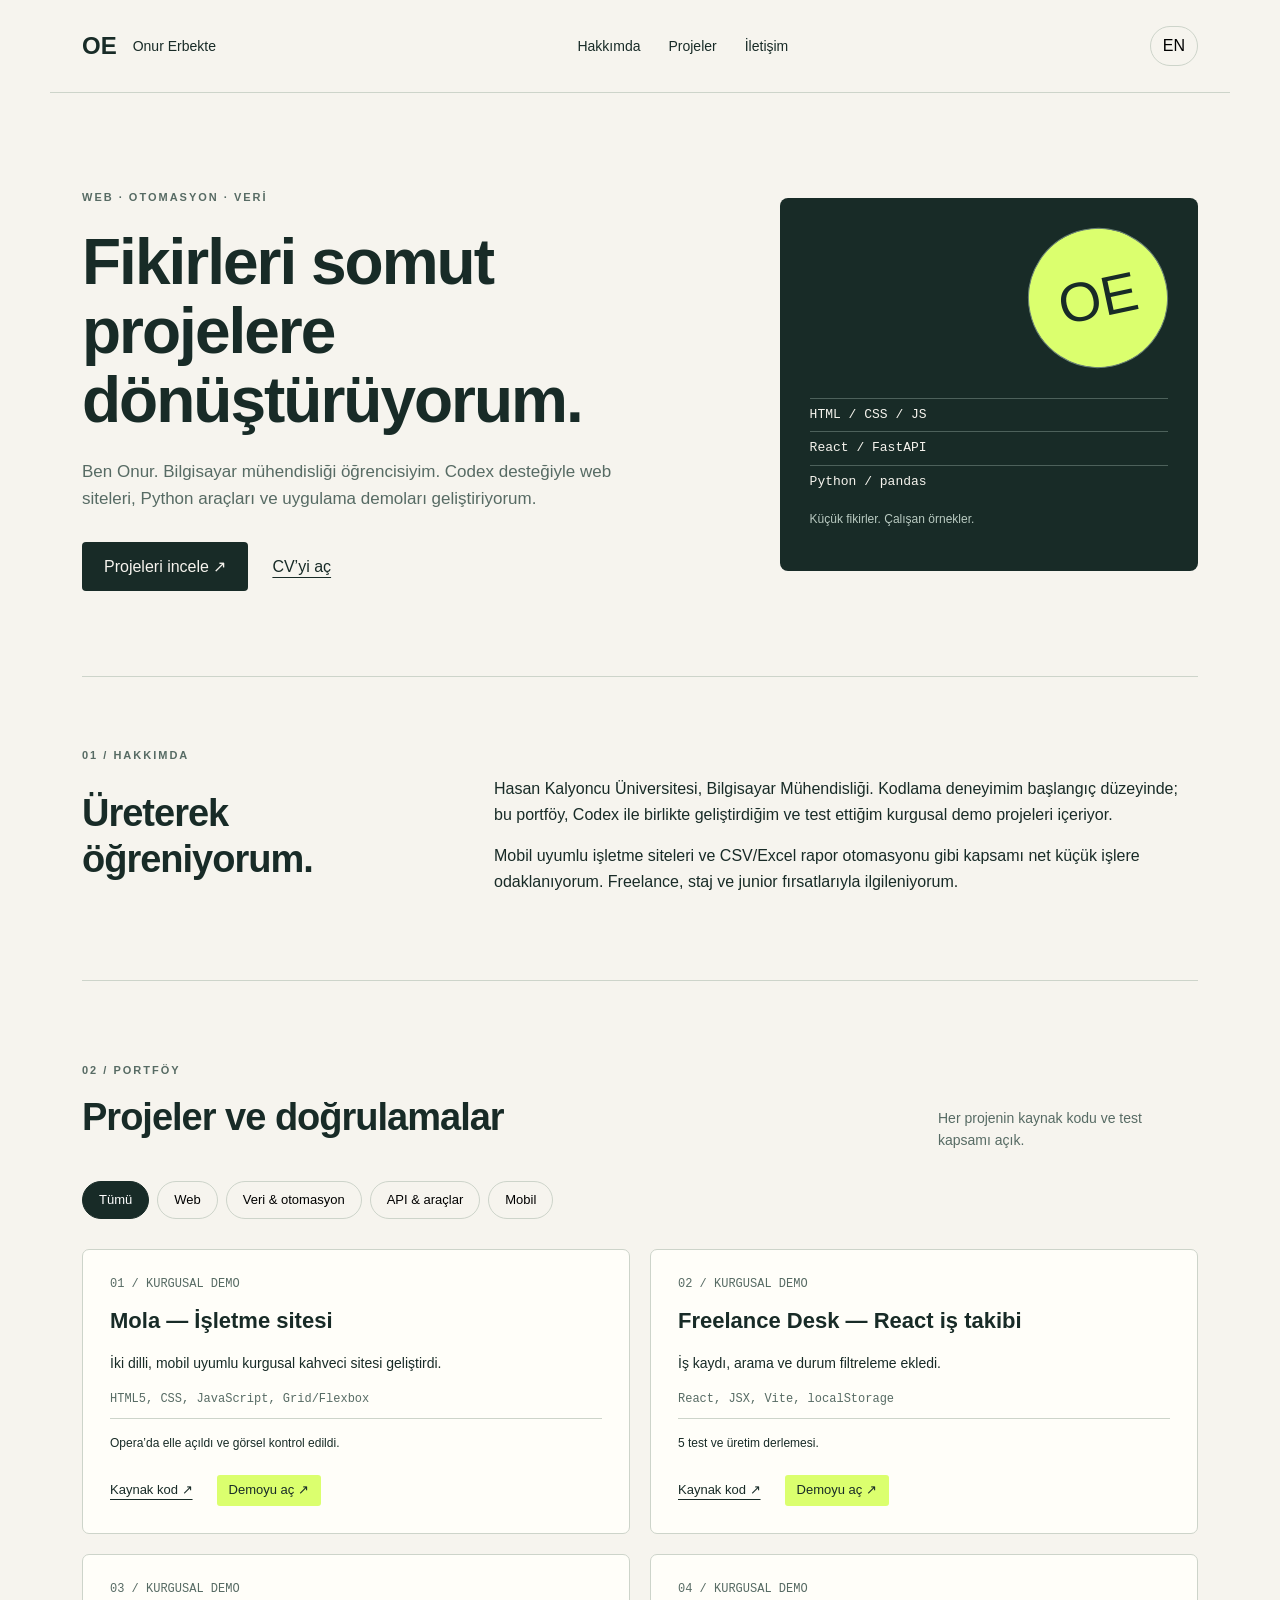
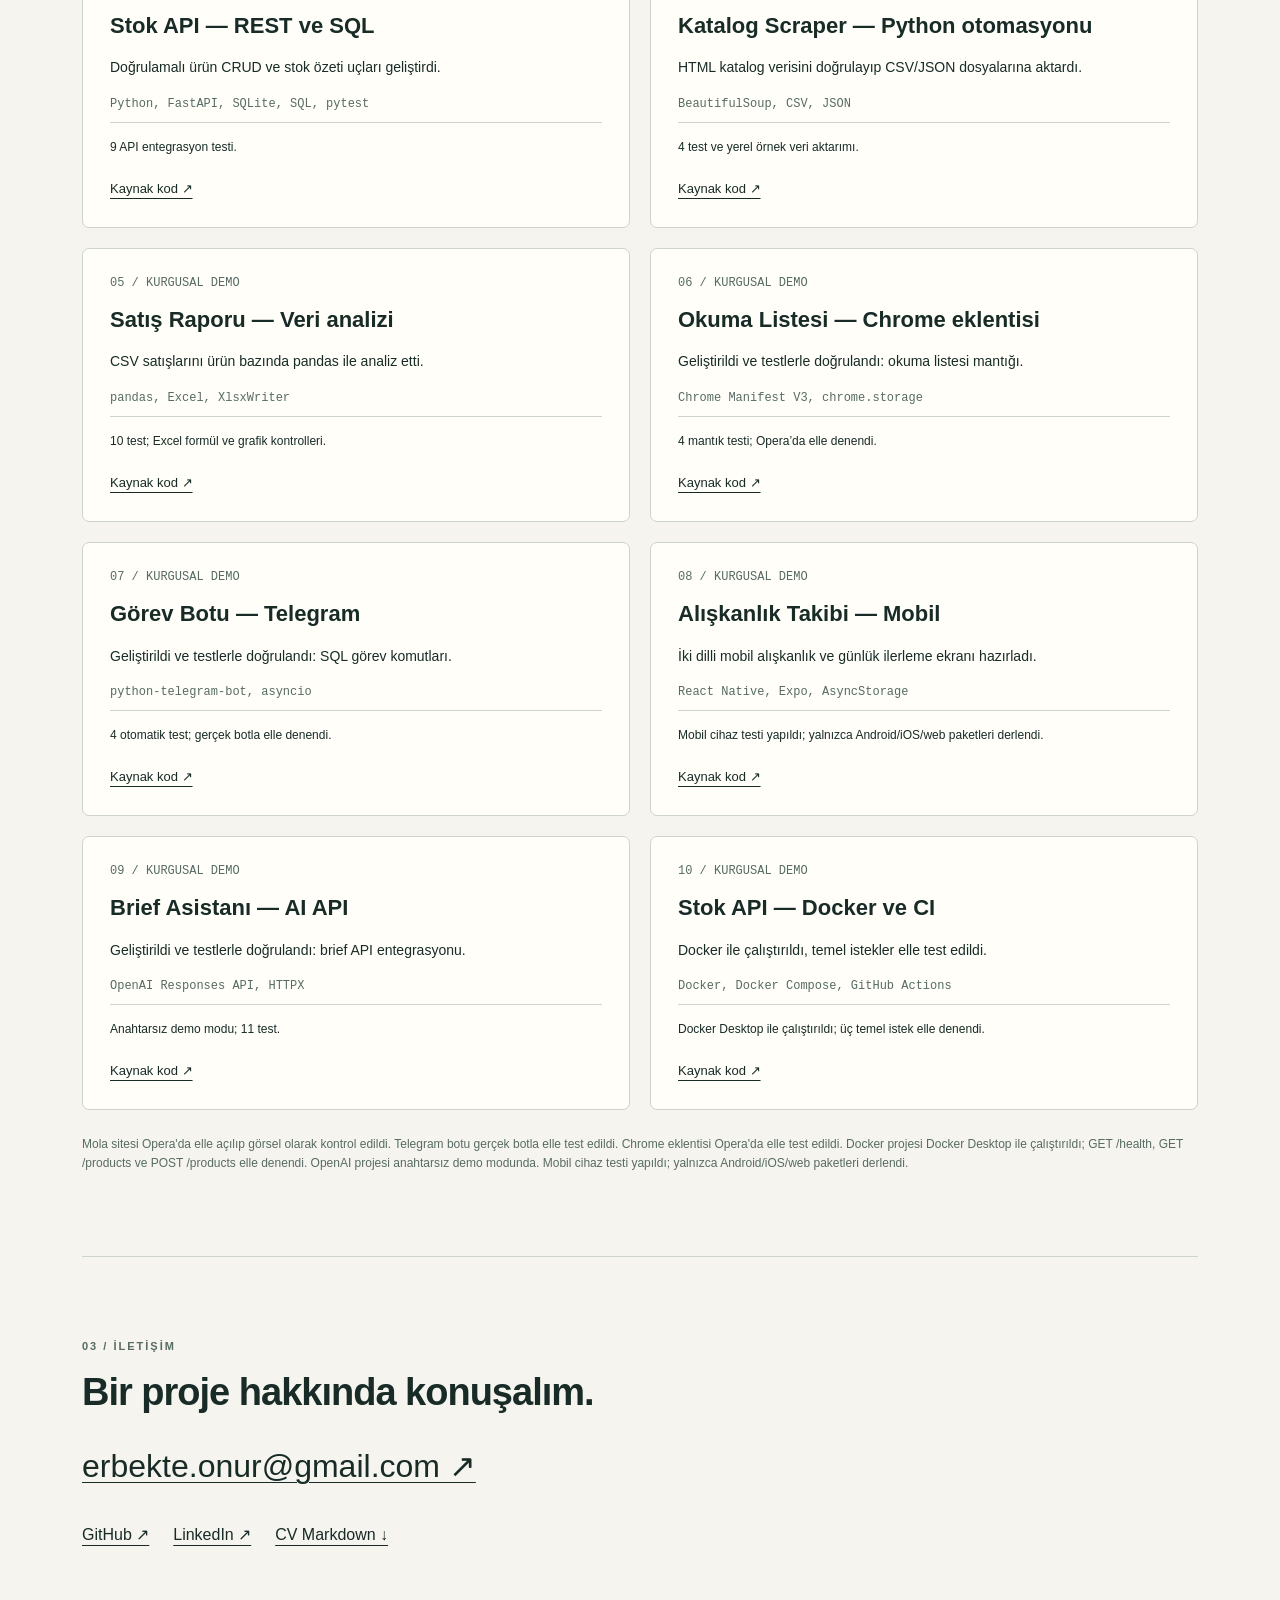
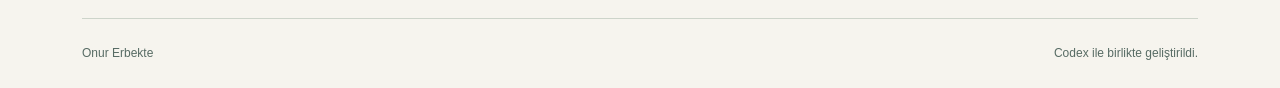
==== commit 5c1cac51: "Add bilingual portfolio and linked CV files" ====
--- a/index.html
+++ b/index.html
@@ -4,5 +4,5 @@
 <header><a class="brand" href="#">OE<span>Onur Erbekte</span></a><nav aria-label="Ana gezinme"><a href="#about" data-tr="Hakkımda" data-en="About">Hakkımda</a><a href="#projects" data-tr="Projeler" data-en="Projects">Projeler</a><a href="#contact" data-tr="İletişim" data-en="Contact">İletişim</a></nav><button id="language" aria-label="Switch to English">EN</button></header>
 <main id="main"><section class="hero"><div><p class="eyebrow" data-tr="WEB · OTOMASYON · VERİ" data-en="WEB · AUTOMATION · DATA">WEB · OTOMASYON · VERİ</p><h1 data-tr="Fikirleri somut projelere dönüştürüyorum." data-en="Turning ideas into tangible projects.">Fikirleri somut projelere dönüştürüyorum.</h1><p class="intro" data-tr="Ben Onur. Bilgisayar mühendisliği öğrencisiyim. Codex desteğiyle web siteleri, Python araçları ve uygulama demoları geliştiriyorum." data-en="I'm Onur, a computer engineering student. I develop websites, Python tools and application demos with Codex assistance.">Ben Onur. Bilgisayar mühendisliği öğrencisiyim. Codex desteğiyle web siteleri, Python araçları ve uygulama demoları geliştiriyorum.</p><div class="actions"><a class="primary" href="#projects" data-tr="Projeleri incele ↗" data-en="Explore projects ↗">Projeleri incele ↗</a><a id="cv-link" href="cv/cv_tr.html" data-tr="CV’yi aç" data-en="Open CV">CV’yi aç</a></div></div><aside class="hero-art" aria-label="Portföy alanları"><div class="orbit">OE</div><span>HTML / CSS / JS</span><span>React / FastAPI</span><span>Python / pandas</span><p data-tr="Küçük fikirler. Çalışan örnekler." data-en="Small ideas. Working examples.">Küçük fikirler. Çalışan örnekler.</p></aside></section>
 <section id="about" class="about"><p class="eyebrow">01 / <span data-tr="HAKKIMDA" data-en="ABOUT">HAKKIMDA</span></p><h2 data-tr="Üreterek öğreniyorum." data-en="Learning by building.">Üreterek öğreniyorum.</h2><div><p data-tr="Hasan Kalyoncu Üniversitesi, Bilgisayar Mühendisliği. Kodlama deneyimim başlangıç düzeyinde; bu portföy, Codex ile birlikte geliştirdiğim ve test ettiğim kurgusal demo projeleri içeriyor." data-en="Hasan Kalyoncu University, Computer Engineering. My coding experience is at an early stage; this portfolio contains fictional demos developed and tested with Codex.">Hasan Kalyoncu Üniversitesi, Bilgisayar Mühendisliği. Kodlama deneyimim başlangıç düzeyinde; bu portföy, Codex ile birlikte geliştirdiğim ve test ettiğim kurgusal demo projeleri içeriyor.</p><p data-tr="Mobil uyumlu işletme siteleri ve CSV/Excel rapor otomasyonu gibi kapsamı net küçük işlere odaklanıyorum. Freelance, staj ve junior fırsatlarıyla ilgileniyorum." data-en="I focus on small, clearly scoped tasks such as responsive business websites and CSV/Excel report automation. I am interested in freelance, internship and junior opportunities.">Mobil uyumlu işletme siteleri ve CSV/Excel rapor otomasyonu gibi kapsamı net küçük işlere odaklanıyorum. Freelance, staj ve junior fırsatlarıyla ilgileniyorum.</p></div></section>
-<section id="projects"><div class="section-head"><div><p class="eyebrow">02 / <span data-tr="PORTFÖY" data-en="PORTFOLIO">PORTFÖY</span></p><h2 data-tr="Projeler ve doğrulamalar" data-en="Projects and validation">Projeler ve doğrulamalar</h2></div><p data-tr="Her projenin kaynak kodu ve test kapsamı açık." data-en="Source code and test scope for every project.">Her projenin kaynak kodu ve test kapsamı açık.</p></div><div class="filters" aria-label="Proje filtresi"><button data-filter="all" aria-pressed="true" data-tr="Tümü" data-en="All">Tümü</button><button data-filter="web" aria-pressed="false">Web</button><button data-filter="data" aria-pressed="false" data-tr="Veri & otomasyon" data-en="Data & automation">Veri & otomasyon</button><button data-filter="tools" aria-pressed="false" data-tr="API & araçlar" data-en="APIs & tools">API & araçlar</button><button data-filter="mobile" aria-pressed="false" data-tr="Mobil" data-en="Mobile">Mobil</button></div><div id="project-grid" class="grid"></div><noscript>Proje bağlantıları / Project links: <a href="https://github.com/onurerbekte">GitHub</a>. <a href="https://onurerbekte.github.io/mola-cafe-website/">Mola demo</a> · <a href="https://onurerbekte.github.io/freelance-tracker/">React demo</a>. JavaScript’i etkinleştirin / Enable JavaScript for project details.</noscript><p class="footnote" data-tr="Tüm projeler kurgusal demodur. Chrome eklentisi Opera'da (Chromium tabanlı) paketlenmemiş uzantı olarak yüklenip denendi. Proje anahtarsız demo modunda. Mobil cihaz testi yapıldı. Docker projesi Stok API'nin devamıdır." data-en="All projects are fictional demos. The Chrome extension was loaded and tested in Opera (Chromium-based) as an unpacked extension. The project is in key-free demo mode. Mobile device testing was performed. The Docker project extends the Inventory API.">Tüm projeler kurgusal demodur. Chrome eklentisi Opera'da (Chromium tabanlı) paketlenmemiş uzantı olarak yüklenip denendi. Proje anahtarsız demo modunda. Mobil cihaz testi yapıldı. Docker projesi Stok API'nin devamıdır.</p></section>
+<section id="projects"><div class="section-head"><div><p class="eyebrow">02 / <span data-tr="PORTFÖY" data-en="PORTFOLIO">PORTFÖY</span></p><h2 data-tr="Projeler ve doğrulamalar" data-en="Projects and validation">Projeler ve doğrulamalar</h2></div><p data-tr="Her projenin kaynak kodu ve test kapsamı açık." data-en="Source code and test scope for every project.">Her projenin kaynak kodu ve test kapsamı açık.</p></div><div class="filters" aria-label="Proje filtresi"><button data-filter="all" aria-pressed="true" data-tr="Tümü" data-en="All">Tümü</button><button data-filter="web" aria-pressed="false">Web</button><button data-filter="data" aria-pressed="false" data-tr="Veri & otomasyon" data-en="Data & automation">Veri & otomasyon</button><button data-filter="tools" aria-pressed="false" data-tr="API & araçlar" data-en="APIs & tools">API & araçlar</button><button data-filter="mobile" aria-pressed="false" data-tr="Mobil" data-en="Mobile">Mobil</button></div><div id="project-grid" class="grid"></div><noscript>Proje bağlantıları / Project links: <a href="https://github.com/onurerbekte">GitHub</a>. <a href="https://onurerbekte.github.io/mola-cafe-website/">Mola demo</a> · <a href="https://onurerbekte.github.io/freelance-tracker/">React demo</a>. JavaScript’i etkinleştirin / Enable JavaScript for project details.</noscript><p class="footnote" data-tr="Mola sitesi Opera'da elle açılıp görsel olarak kontrol edildi. Telegram botu gerçek botla elle test edildi. Chrome eklentisi Opera'da elle test edildi. Docker projesi Docker Desktop ile çalıştırıldı; GET /health, GET /products ve POST /products elle denendi. OpenAI projesi anahtarsız demo modunda. Mobil cihaz testi yapıldı; yalnızca Android/iOS/web paketleri derlendi." data-en="The Mola website was manually opened and visually checked in Opera. The Telegram bot was manually tested with a real bot. The Chrome extension was manually tested in Opera. The Docker project was run with Docker Desktop; GET /health, GET /products and POST /products were manually exercised. The OpenAI project is in key-free demo mode. Mobile device testing was performed; only Android/iOS/web bundles were built.">Mola sitesi Opera'da elle açılıp görsel olarak kontrol edildi. Telegram botu gerçek botla elle test edildi. Chrome eklentisi Opera'da elle test edildi. Docker projesi Docker Desktop ile çalıştırıldı; GET /health, GET /products ve POST /products elle denendi. OpenAI projesi anahtarsız demo modunda. Mobil cihaz testi yapıldı; yalnızca Android/iOS/web paketleri derlendi.</p></section>
 <section id="contact" class="contact"><p class="eyebrow">03 / <span data-tr="İLETİŞİM" data-en="CONTACT">İLETİŞİM</span></p><h2 data-tr="Bir proje hakkında konuşalım." data-en="Let's talk about a project.">Bir proje hakkında konuşalım.</h2><a class="email" href="mailto:erbekte.onur@gmail.com">erbekte.onur@gmail.com ↗</a><div class="actions"><a href="https://github.com/onurerbekte">GitHub ↗</a><a href="https://www.linkedin.com/in/onur-erbekte-239112419/">LinkedIn ↗</a><a id="md-link" href="cv/cv_tr.md" download data-tr="CV Markdown ↓" data-en="CV Markdown ↓">CV Markdown ↓</a></div></section></main><footer>Onur Erbekte <span data-tr="Codex ile birlikte geliştirildi." data-en="Developed with Codex assistance.">Codex ile birlikte geliştirildi.</span></footer></body></html>
